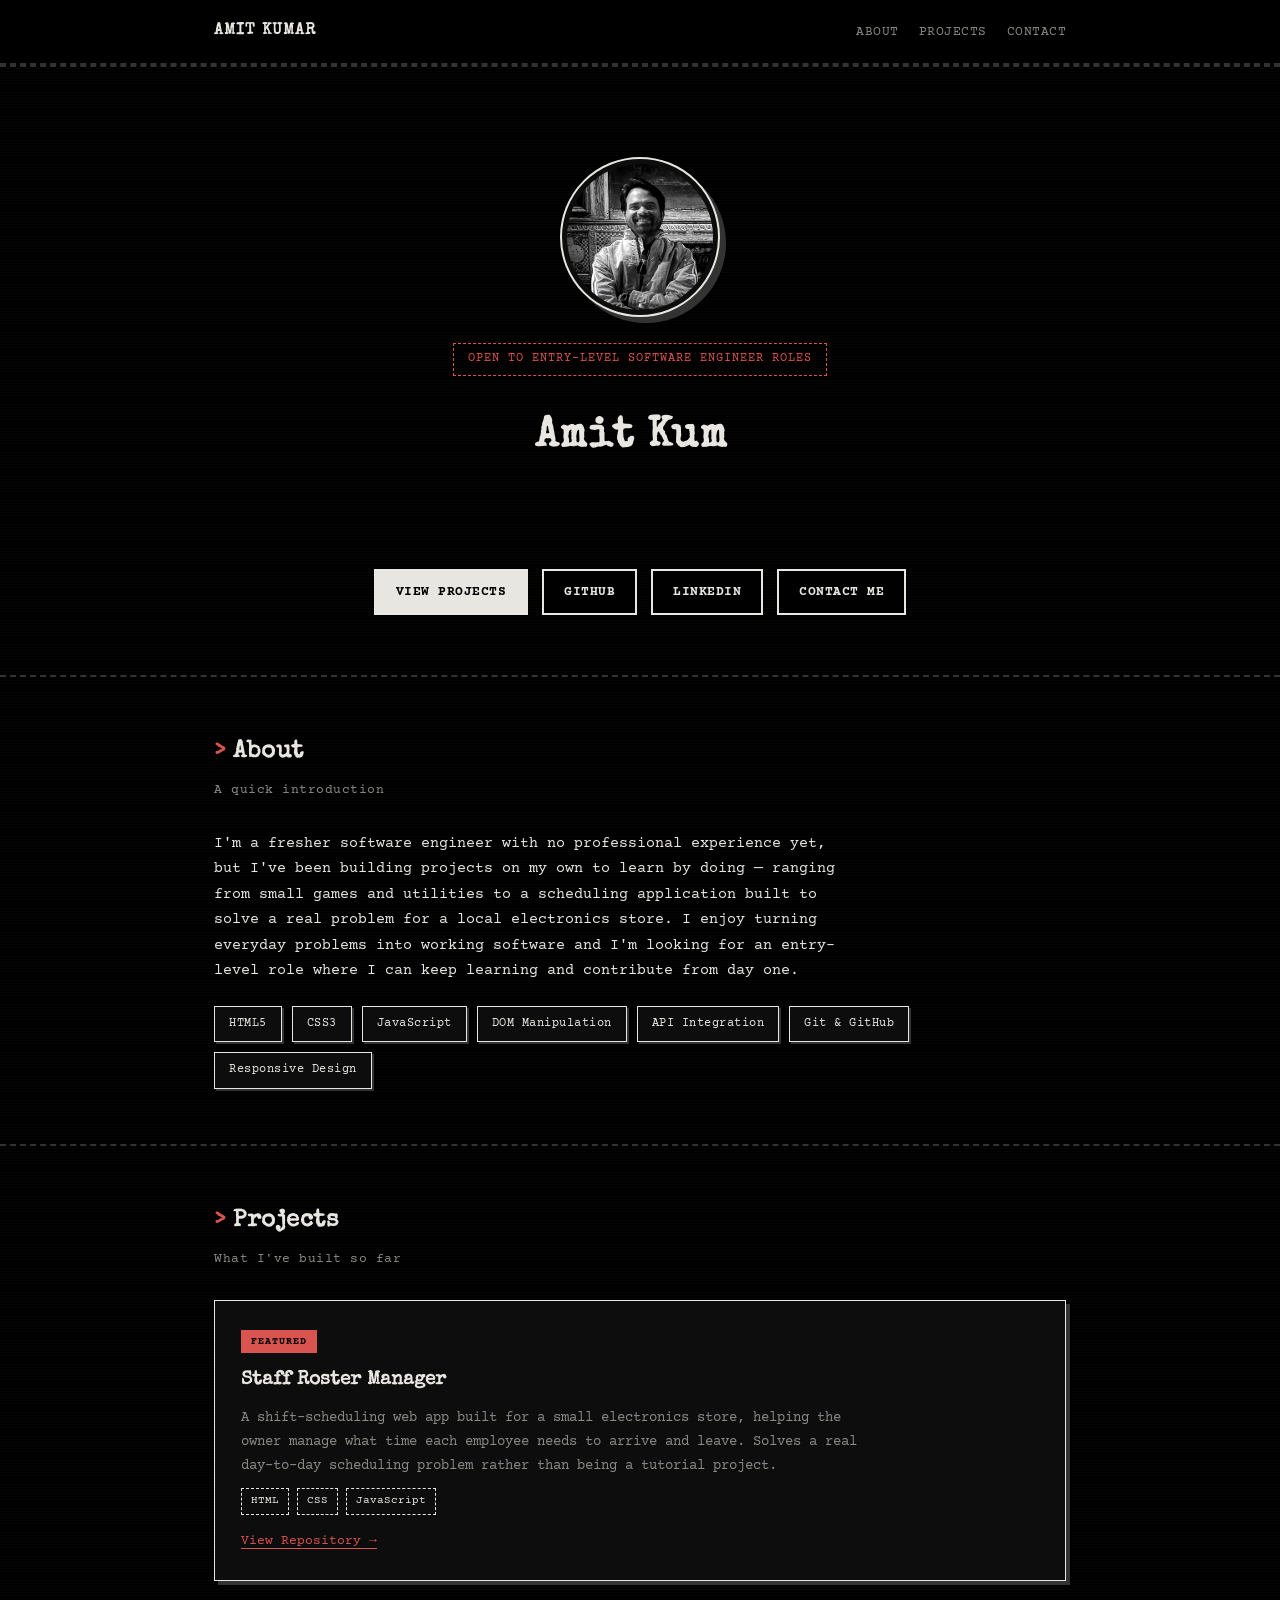
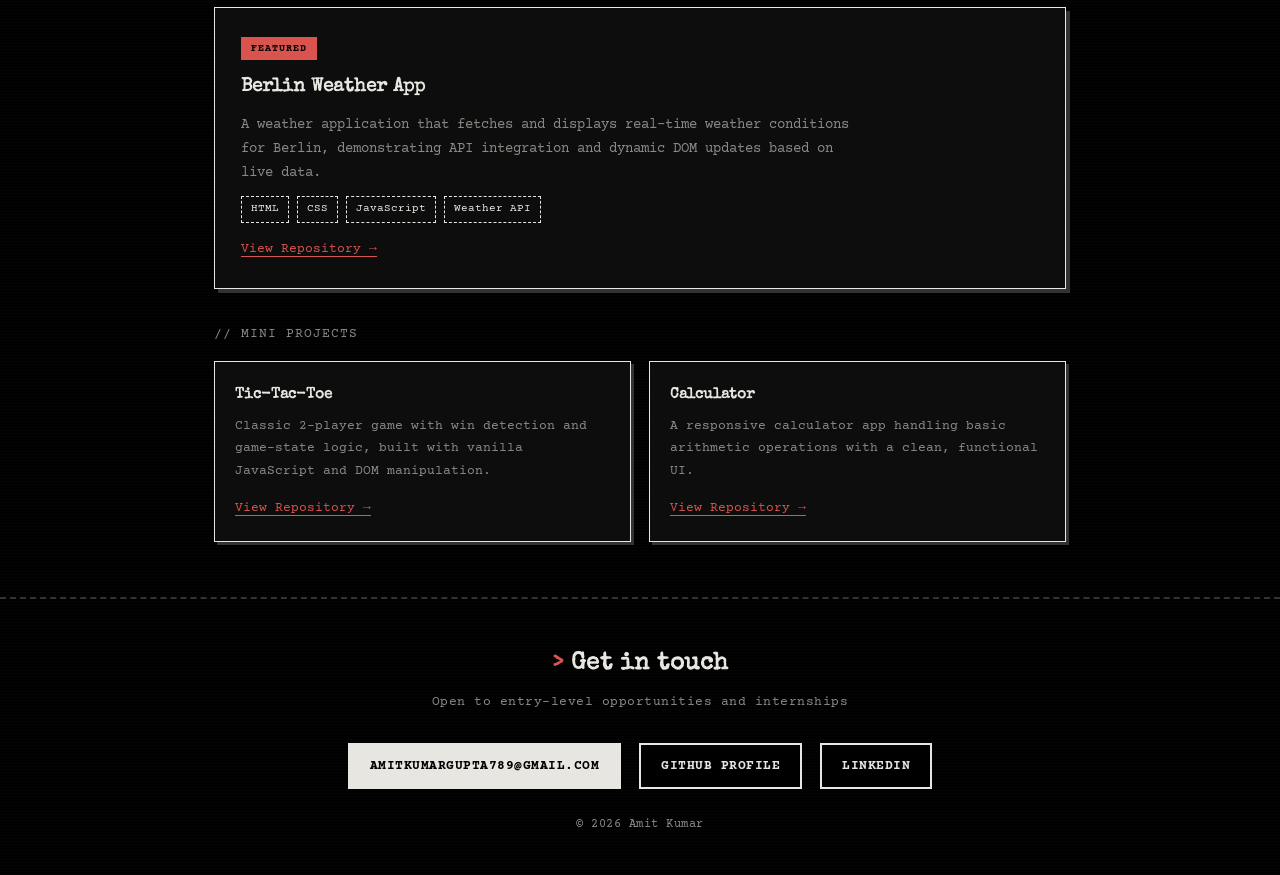
==== index.html @ 6ef34955 "Portfolio deployment" ====
<!DOCTYPE html>
<html lang="en">
<head>
<meta charset="UTF-8">
<meta name="viewport" content="width=device-width, initial-scale=1.0">
<title>Amit Kumar | Software Engineer</title>
<link rel="preconnect" href="https://fonts.googleapis.com">
<link href="https://fonts.googleapis.com/css2?family=Courier+Prime:wght@400;700&family=Special+Elite&display=swap" rel="stylesheet">
<link rel="stylesheet" href="style.css">
</head>
<body>

<header>
  <div class="container">
    <nav>
      <div class="logo">Amit Kumar</div>
      <ul>
        <li><a href="#about">About</a></li>
        <li><a href="#projects">Projects</a></li>
        <li><a href="#contact">Contact</a></li>
      </ul>
    </nav>
  </div>
</header>

<section class="hero">
  <div class="container">
    <div class="photo-frame">
      <img src="amit-photo-bw.jpg" alt="Amit Kumar">
    </div>
    <span class="tag">Open to entry-level Software Engineer roles</span>
    <h1 id="typed-name"></h1>
    <p id="typed-sub"></p>
    <div class="btn-row">
      <a class="btn primary" href="#projects">View Projects</a>
      <a class="btn" href="https://github.com/amitkumar55555" target="_blank" rel="noopener">GitHub</a>
      <a class="btn" href="https://www.linkedin.com/in/amit" target="_blank" rel="noopener">LinkedIn</a>
      <a class="btn" href="mailto:amitkumargupta789@gmail.com">Contact Me</a>
    </div>
  </div>
</section>

<section id="about">
  <div class="container">
    <h2>About</h2>
    <p class="section-sub">A quick introduction</p>
    <p class="about-text">
      I'm a fresher software engineer with no professional experience yet, but I've been building
      projects on my own to learn by doing — ranging from small games and utilities to a scheduling
      application built to solve a real problem for a local electronics store. I enjoy turning
      everyday problems into working software and I'm looking for an entry-level role where I can
      keep learning and contribute from day one.
    </p>
    <div class="skills">
      <span class="skill-pill">HTML5</span>
      <span class="skill-pill">CSS3</span>
      <span class="skill-pill">JavaScript</span>
      <span class="skill-pill">DOM Manipulation</span>
      <span class="skill-pill">API Integration</span>
      <span class="skill-pill">Git &amp; GitHub</span>
      <span class="skill-pill">Responsive Design</span>
    </div>
  </div>
</section>

<section id="projects">
  <div class="container">
    <h2>Projects</h2>
    <p class="section-sub">What I've built so far</p>

    <div class="project-featured">
      <span class="badge">Featured</span>
      <h3>Staff Roster Manager</h3>
      <p>
        A shift-scheduling web app built for a small electronics store, helping the owner manage
        what time each employee needs to arrive and leave. Solves a real day-to-day scheduling
        problem rather than being a tutorial project.
      </p>
      <div class="tech-row">
        <span class="tech-tag">HTML</span>
        <span class="tech-tag">CSS</span>
        <span class="tech-tag">JavaScript</span>
      </div>
      <div class="project-links">
        <a href="https://github.com/amitkumar55555/roster" target="_blank" rel="noopener">View Repository →</a>
      </div>
    </div>

    <div class="project-featured">
      <span class="badge">Featured</span>
      <h3>Berlin Weather App</h3>
      <p>
        A weather application that fetches and displays real-time weather conditions for Berlin,
        demonstrating API integration and dynamic DOM updates based on live data.
      </p>
      <div class="tech-row">
        <span class="tech-tag">HTML</span>
        <span class="tech-tag">CSS</span>
        <span class="tech-tag">JavaScript</span>
        <span class="tech-tag">Weather API</span>
      </div>
      <div class="project-links">
        <a href="https://github.com/amitkumar55555/Berlin_weather" target="_blank" rel="noopener">View Repository →</a>
      </div>
    </div>

    <p class="mini-label">Mini Projects</p>
    <div class="mini-grid">
      <div class="mini-card">
        <h4>Tic-Tac-Toe</h4>
        <p>Classic 2-player game with win detection and game-state logic, built with vanilla JavaScript and DOM manipulation.</p>
        <a href="https://github.com/amitkumar55555/Tic-Tac-Toe" target="_blank" rel="noopener">View Repository →</a>
      </div>
      <div class="mini-card">
        <h4>Calculator</h4>
        <p>A responsive calculator app handling basic arithmetic operations with a clean, functional UI.</p>
        <a href="https://github.com/amitkumar55555/calculator" target="_blank" rel="noopener">View Repository →</a>
      </div>
    </div>
  </div>
</section>

<footer id="contact">
  <div class="container">
    <h2>Get in touch</h2>
    <p class="section-sub">Open to entry-level opportunities and internships</p>
    <div class="contact-links">
      <a class="btn primary" href="mailto:amitkumargupta789@gmail.com">amitkumargupta789@gmail.com</a>
      <a class="btn" href="https://github.com/amitkumar55555" target="_blank" rel="noopener">GitHub Profile</a>
      <a class="btn" href="https://www.linkedin.com/in/amit" target="_blank" rel="noopener">LinkedIn</a>
    </div>
    <p class="muted">© 2026 Amit Kumar</p>
  </div>
</footer>

<script src="script.js"></script>

</body>
</html>
---- style.css ----
:root {
    --paper: #000000;
    --paper-alt: #0a0a0a;
    --card: #0d0d0d;
    --ink: #e8e6e1;
    --muted: #8a8a85;
    --ribbon: #d9534f;
    --border: #333333;
  }
  * { box-sizing: border-box; margin: 0; padding: 0; }
  html { scroll-behavior: smooth; }
  body {
    background: var(--paper);
    background-image:
      repeating-linear-gradient(0deg, rgba(255,255,255,0.015) 0px, rgba(255,255,255,0.015) 1px, transparent 1px, transparent 3px);
    color: var(--ink);
    font-family: 'Courier Prime', 'Courier New', Courier, monospace;
    line-height: 1.7;
  }
  a { color: inherit; text-decoration: none; }
  .container { max-width: 900px; margin: 0 auto; padding: 0 24px; }

  header {
    position: sticky; top: 0; z-index: 10;
    background: var(--paper);
    border-bottom: 2px dashed var(--border);
  }
  nav {
    display: flex; justify-content: space-between; align-items: center;
    padding: 18px 0;
  }
  nav .logo {
    font-family: 'Special Elite', 'Courier Prime', monospace;
    font-weight: 700;
    letter-spacing: 1px;
    text-transform: uppercase;
  }
  nav ul { list-style: none; display: flex; gap: 20px; }
  nav a {
    color: var(--muted);
    font-size: 13px;
    letter-spacing: 0.5px;
    text-transform: uppercase;
    transition: color 0.2s;
    border-bottom: 1px dashed transparent;
  }
  nav a:hover { color: var(--ribbon); border-color: var(--ribbon); }

  .hero {
    padding: 90px 0 60px;
    text-align: center;
  }
  .photo-frame {
    width: 160px;
    height: 160px;
    border-radius: 50%;
    overflow: hidden;
    margin: 0 auto 26px;
    padding: 5px;
    background: var(--card);
    border: 2px solid var(--ink);
    box-shadow: 6px 6px 0 var(--border);
  }
  .photo-frame img {
    display: block;
    width: 100%;
    height: 100%;
    border-radius: 50%;
    object-fit: cover;
    object-position: center 18%;
    filter: grayscale(100%) contrast(1.05);
  }
  .hero .tag {
    display: inline-block;
    font-size: 12px;
    letter-spacing: 1px;
    text-transform: uppercase;
    color: var(--ribbon);
    border: 1px dashed var(--ribbon);
    padding: 5px 14px;
    margin-bottom: 26px;
  }
  .hero h1 {
    font-family: 'Special Elite', 'Courier Prime', monospace;
    font-size: 42px;
    margin-bottom: 18px;
    min-height: 54px;
    letter-spacing: 1px;
  }
  .cursor {
    display: inline-block;
    width: 0.55ch;
    background: var(--ink);
    margin-left: 2px;
    animation: blink 0.9s steps(1) infinite;
  }
  @keyframes blink { 50% { opacity: 0; } }
  .hero p#typed-sub {
    color: var(--muted);
    max-width: 560px;
    margin: 0 auto 30px;
    font-size: 15px;
    min-height: 48px;
  }
  .btn-row { display: flex; gap: 14px; justify-content: center; flex-wrap: wrap; }
  .btn {
    padding: 10px 20px;
    font-size: 13px;
    letter-spacing: 0.5px;
    text-transform: uppercase;
    font-weight: 700;
    border: 2px solid var(--ink);
    background: var(--paper);
    transition: background 0.15s, color 0.15s;
  }
  .btn:hover { background: var(--ink); color: var(--paper); }
  .btn.primary { background: var(--ink); color: var(--paper); }
  .btn.primary:hover { background: var(--ribbon); border-color: var(--ribbon); color: var(--paper); }

  section { padding: 55px 0; border-top: 2px dashed var(--border); }
  h2 {
    font-family: 'Special Elite', 'Courier Prime', monospace;
    font-size: 24px;
    margin-bottom: 6px;
    letter-spacing: 0.5px;
  }
  h2::before { content: "> "; color: var(--ribbon); }
  .section-sub {
    color: var(--muted);
    font-size: 13px;
    margin-bottom: 30px;
    letter-spacing: 0.5px;
  }

  .about-text { color: var(--ink); font-size: 15px; max-width: 640px; }

  .skills {
    display: flex; flex-wrap: wrap; gap: 10px; margin-top: 22px;
  }
  .skill-pill {
    background: var(--card);
    border: 1px solid var(--ink);
    padding: 7px 14px;
    font-size: 12px;
    letter-spacing: 0.5px;
    box-shadow: 2px 2px 0 var(--border);
  }

  .project-featured {
    background: var(--card);
    border: 1px solid var(--ink);
    padding: 26px;
    margin-bottom: 26px;
    box-shadow: 4px 4px 0 var(--border);
  }
  .project-featured .badge {
    display: inline-block;
    font-size: 10px;
    letter-spacing: 1px;
    text-transform: uppercase;
    color: var(--paper);
    background: var(--ribbon);
    padding: 3px 10px;
    font-weight: 700;
    margin-bottom: 12px;
  }
  .project-featured h3 {
    font-family: 'Special Elite', 'Courier Prime', monospace;
    font-size: 19px;
    margin-bottom: 10px;
  }
  .project-featured p { color: var(--muted); font-size: 14px; max-width: 620px; margin-bottom: 10px; }
  .tech-row { display: flex; gap: 8px; flex-wrap: wrap; margin-top: 4px; }
  .tech-tag {
    font-size: 11px;
    color: var(--ink);
    border: 1px dashed var(--ink);
    padding: 3px 9px;
  }
  .project-links { margin-top: 12px; }
  .project-links a {
    font-size: 13px;
    color: var(--ribbon);
    border-bottom: 1px solid var(--ribbon);
  }

  .mini-label {
    margin: 34px 0 16px;
    font-size: 13px;
    color: var(--muted);
    text-transform: uppercase;
    letter-spacing: 1px;
  }
  .mini-label::before { content: "// "; }
  .mini-grid {
    display: grid;
    grid-template-columns: repeat(auto-fit, minmax(220px, 1fr));
    gap: 18px;
  }
  .mini-card {
    background: var(--card);
    border: 1px solid var(--ink);
    padding: 20px;
    box-shadow: 3px 3px 0 var(--border);
  }
  .mini-card h4 { font-family: 'Special Elite', monospace; font-size: 15px; margin-bottom: 8px; }
  .mini-card p { color: var(--muted); font-size: 13px; margin-bottom: 12px; }
  .mini-card a { font-size: 13px; color: var(--ribbon); border-bottom: 1px solid var(--ribbon); }

  footer {
    padding: 45px 0 40px;
    text-align: center;
    border-top: 2px dashed var(--border);
  }
  footer .contact-links { display: flex; gap: 18px; justify-content: center; margin-top: 16px; flex-wrap: wrap; }
  footer p.muted { color: var(--muted); font-size: 12px; margin-top: 26px; letter-spacing: 0.5px; }

  @media (max-width: 600px) {
    .hero h1 { font-size: 30px; }
    nav ul { gap: 12px; }
  }
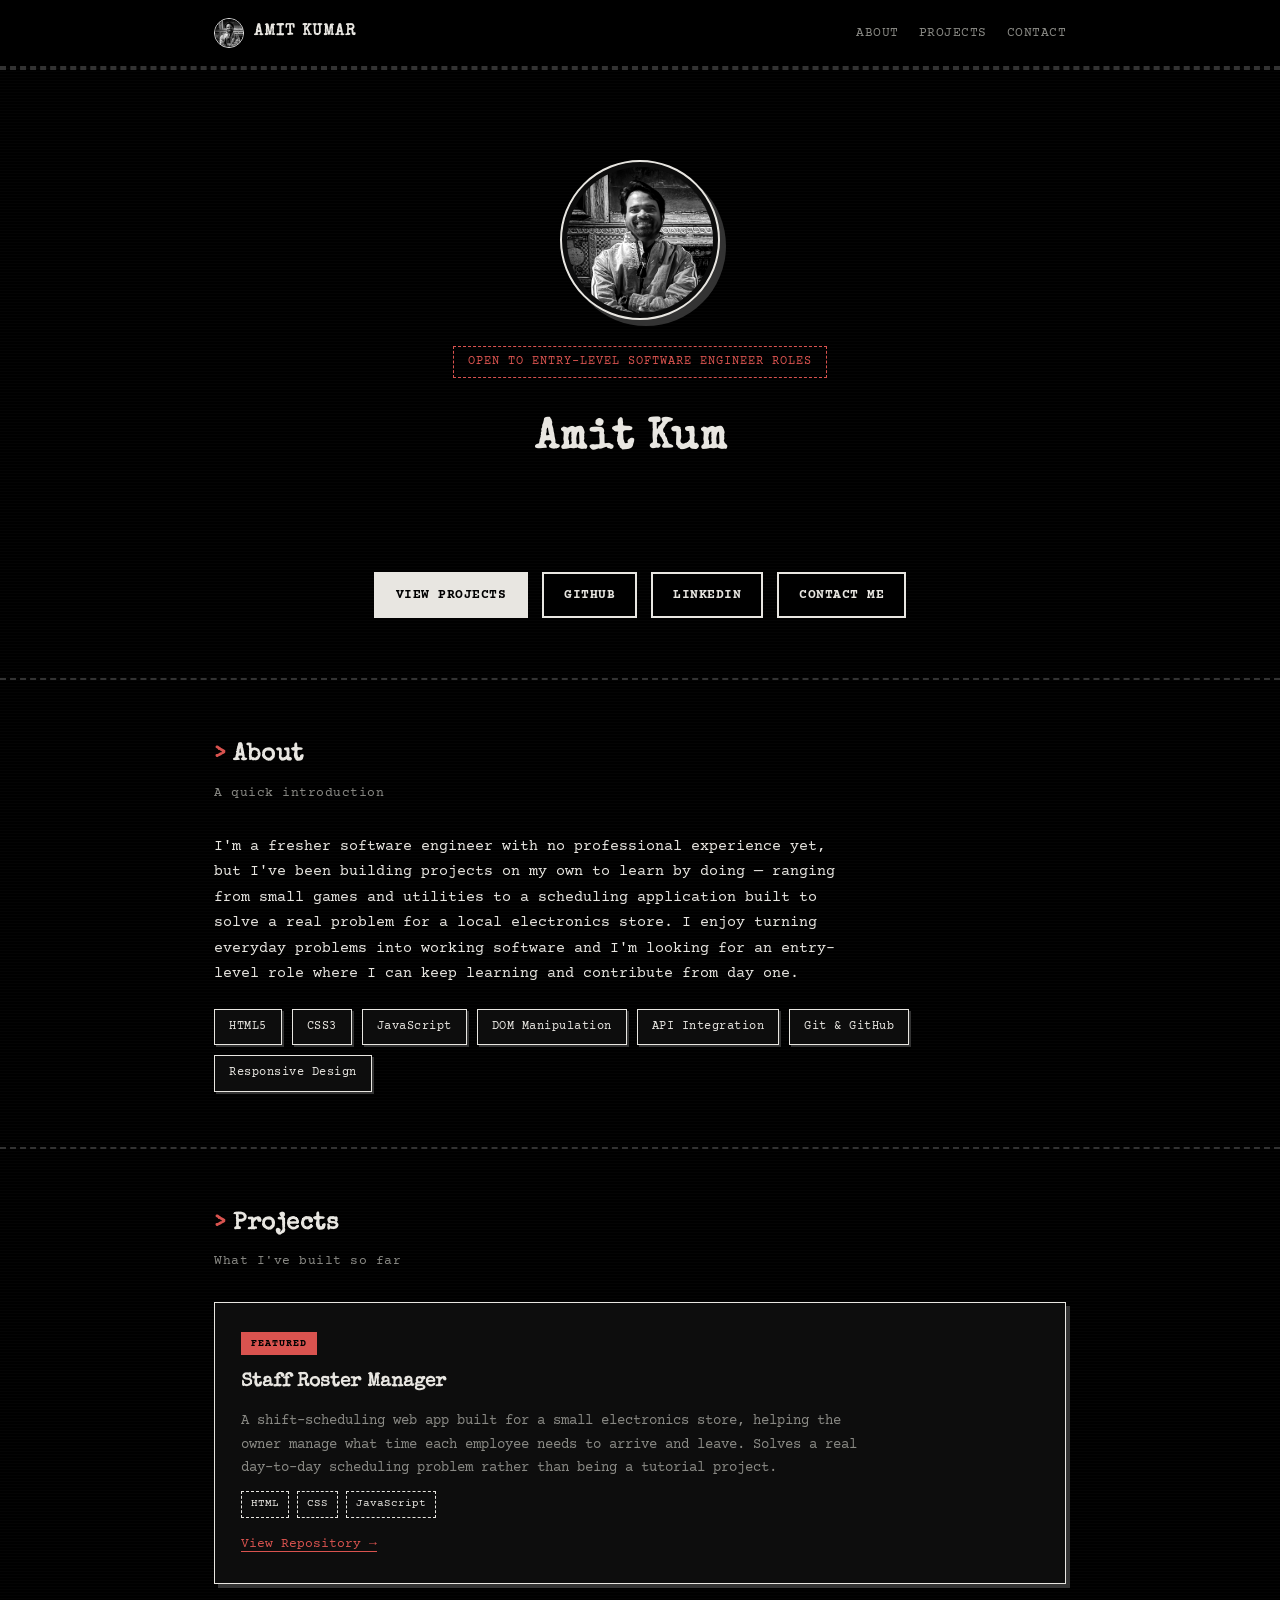
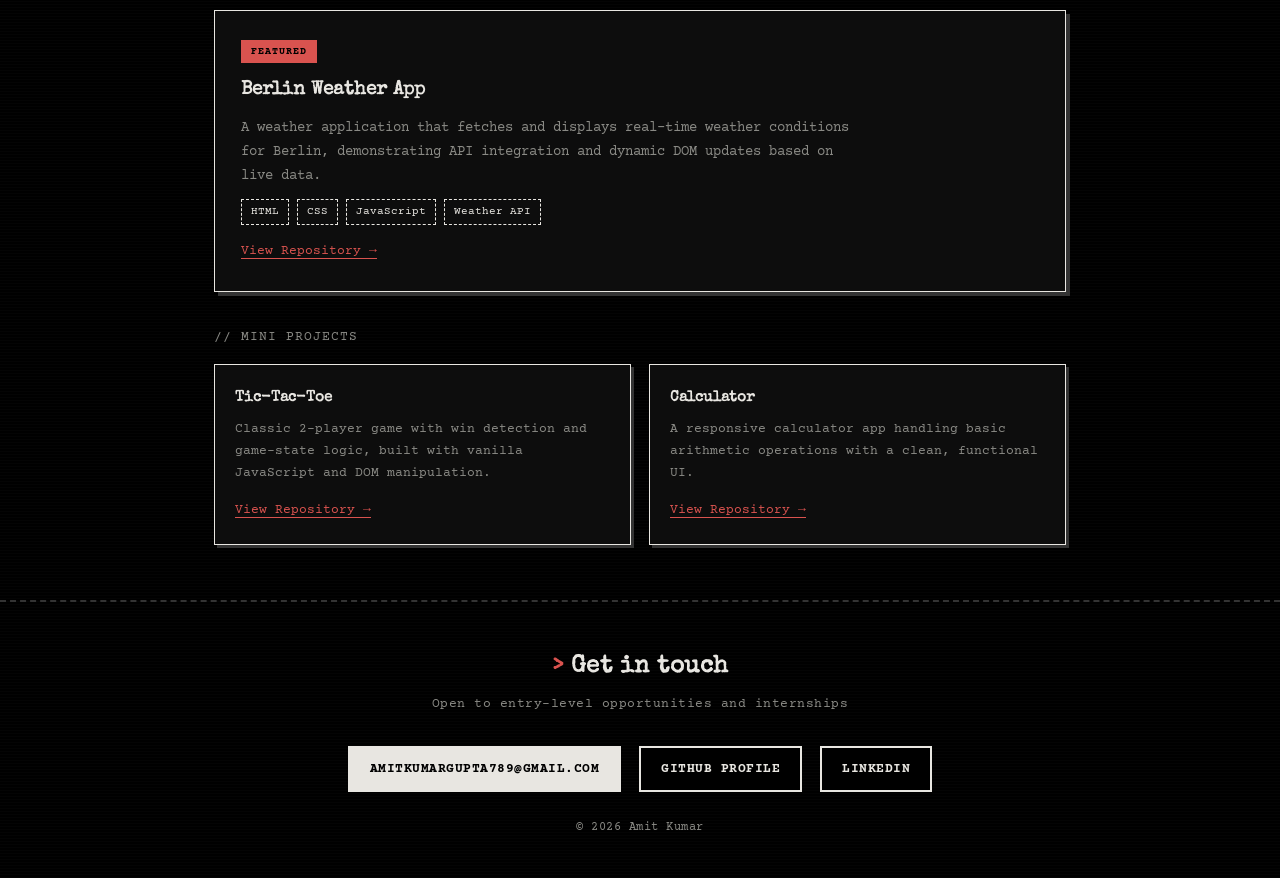
==== commit 62c60b54: "Added a custom image branding logo to enhance the website's visual identity and user experience" ====
--- a/index.html
+++ b/index.html
@@ -13,7 +13,10 @@
 <header>
   <div class="container">
     <nav>
-      <div class="logo">Amit Kumar</div>
+      <div class="logo">
+        <img src="amit-photo-bw.jpg" alt="Amit Kumar" class="logo-photo">
+        Amit Kumar
+      </div>
       <ul>
         <li><a href="#about">About</a></li>
         <li><a href="#projects">Projects</a></li>
--- a/style.css
+++ b/style.css
@@ -34,6 +34,18 @@
     font-weight: 700;
     letter-spacing: 1px;
     text-transform: uppercase;
+    display: flex;
+    align-items: center;
+    gap: 10px;
+  }
+  .logo-photo {
+    width: 30px;
+    height: 30px;
+    border-radius: 50%;
+    object-fit: cover;
+    object-position: center 18%;
+    filter: grayscale(100%) contrast(1.05);
+    border: 1px solid var(--ink);
   }
   nav ul { list-style: none; display: flex; gap: 20px; }
   nav a {
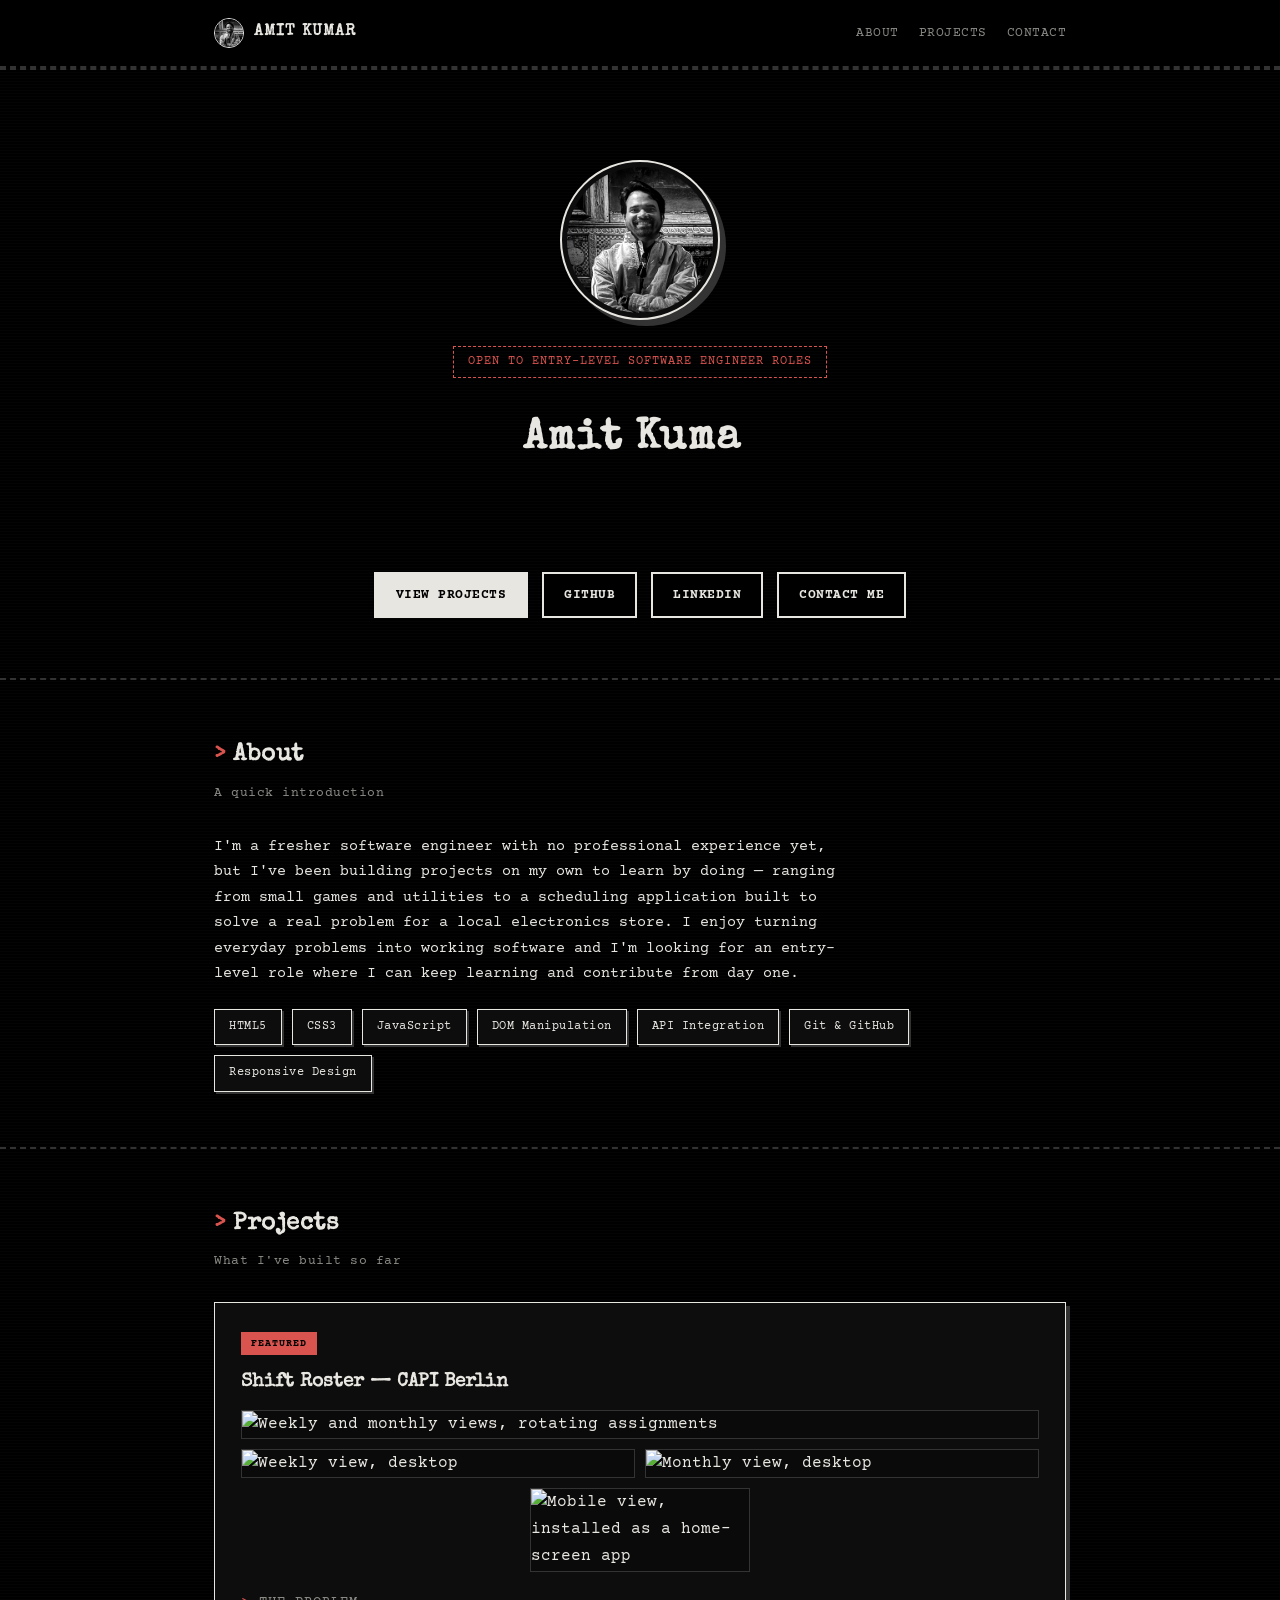
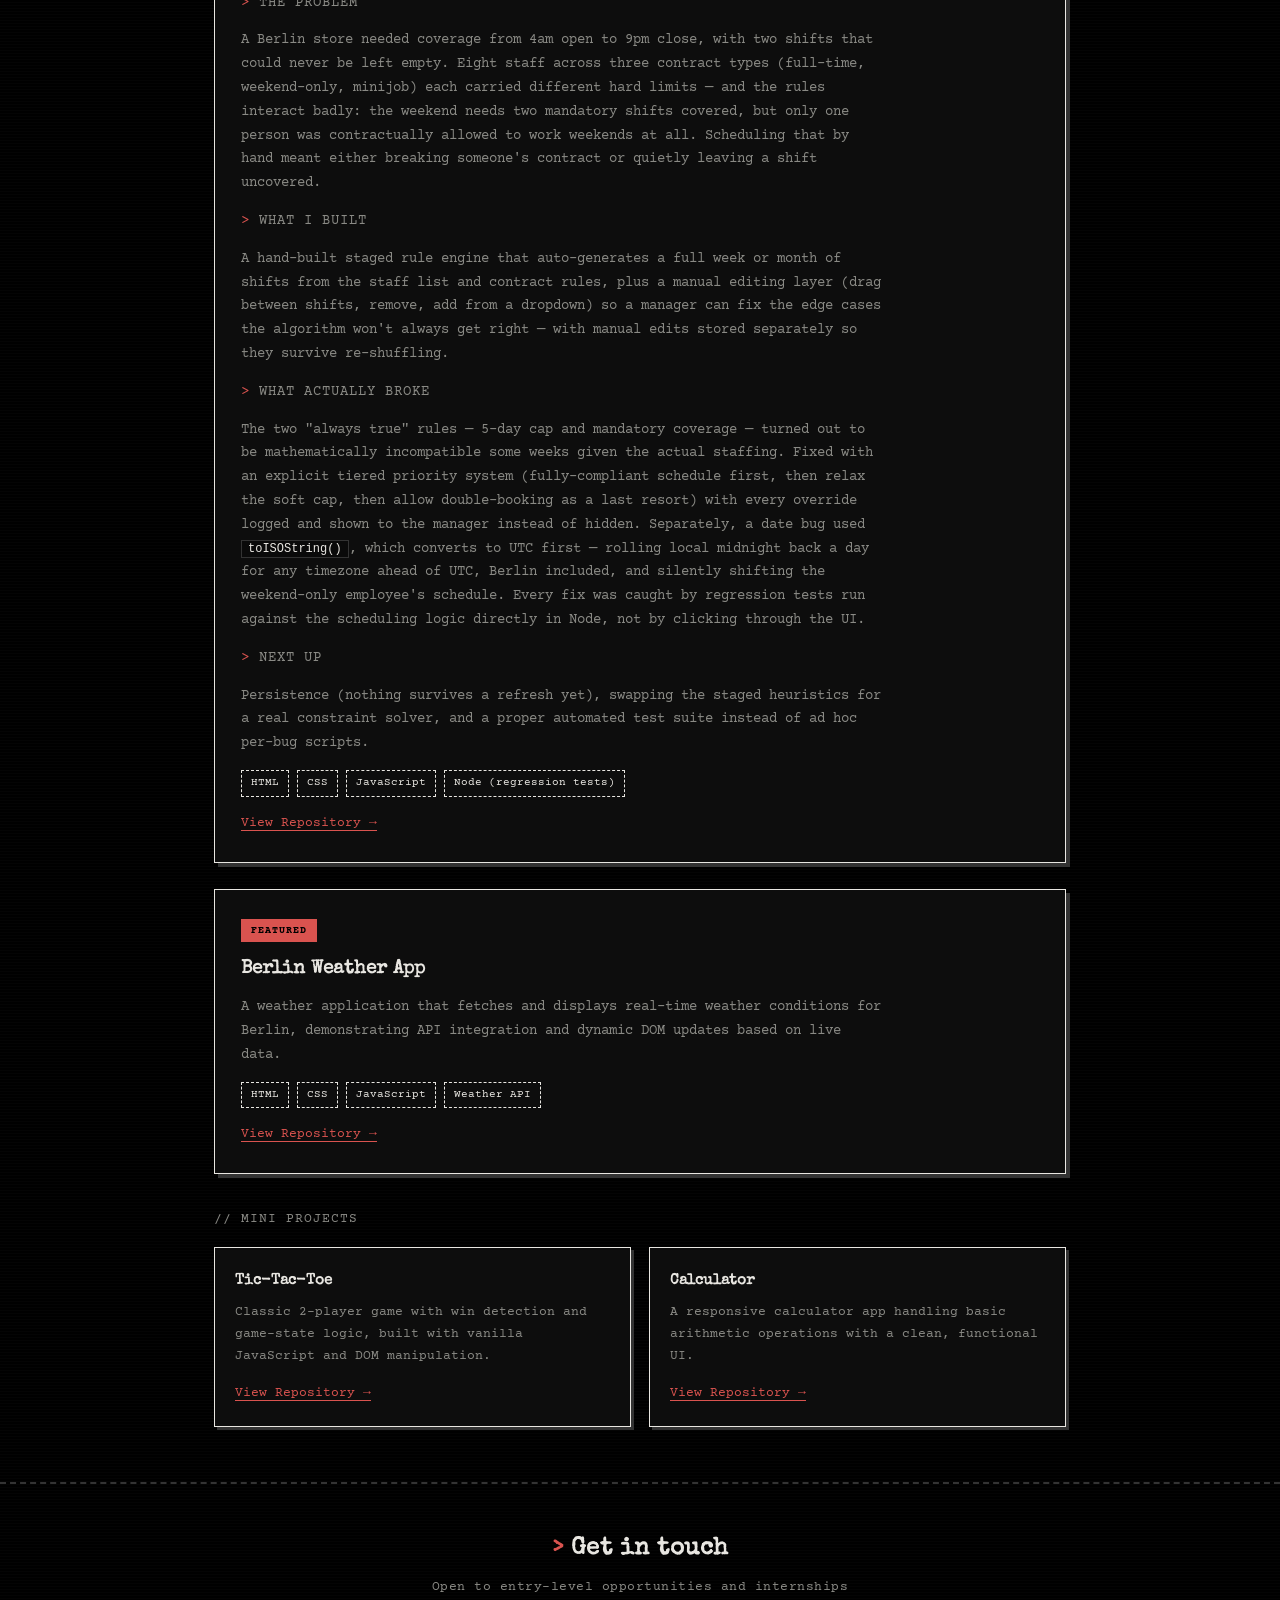
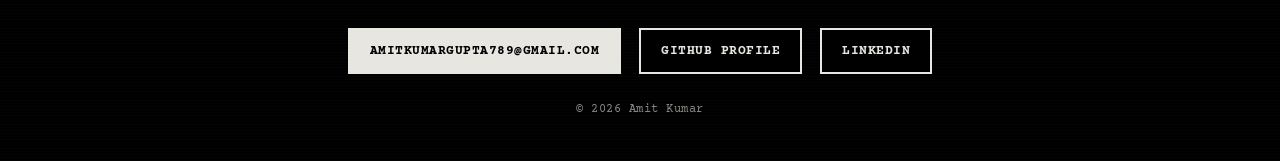
==== commit ceaaec34: "Updated screenshots and added project motivation explaining the purpose behind creating the website." ====
--- a/index.html
+++ b/index.html
@@ -73,16 +73,57 @@
 
     <div class="project-featured">
       <span class="badge">Featured</span>
-      <h3>Staff Roster Manager</h3>
+      <h3>Shift Roster — CAPI Berlin</h3>
+
+      <div class="shot-grid">
+        <img class="shot-full" src="screenshots/roster-demo.gif" alt="Weekly and monthly views, rotating assignments">
+        <img class="shot-half" src="screenshots/roster-weekly-desktop.png" alt="Weekly view, desktop">
+        <img class="shot-half" src="screenshots/roster-monthly-desktop.png" alt="Monthly view, desktop">
+        <img class="shot-mobile" src="screenshots/roster-weekly-mobile.png" alt="Mobile view, installed as a home-screen app">
+      </div>
+
+      <p class="proj-label">The problem</p>
       <p>
-        A shift-scheduling web app built for a small electronics store, helping the owner manage
-        what time each employee needs to arrive and leave. Solves a real day-to-day scheduling
-        problem rather than being a tutorial project.
+        A Berlin store needed coverage from 4am open to 9pm close, with two shifts that could
+        never be left empty. Eight staff across three contract types (full-time, weekend-only,
+        minijob) each carried different hard limits — and the rules interact badly: the weekend
+        needs two mandatory shifts covered, but only one person was contractually allowed to work
+        weekends at all. Scheduling that by hand meant either breaking someone's contract or
+        quietly leaving a shift uncovered.
       </p>
+
+      <p class="proj-label">What I built</p>
+      <p>
+        A hand-built staged rule engine that auto-generates a full week or month of shifts from
+        the staff list and contract rules, plus a manual editing layer (drag between shifts,
+        remove, add from a dropdown) so a manager can fix the edge cases the algorithm won't
+        always get right — with manual edits stored separately so they survive re-shuffling.
+      </p>
+
+      <p class="proj-label">What actually broke</p>
+      <p>
+        The two "always true" rules — 5-day cap and mandatory coverage — turned out to be
+        mathematically incompatible some weeks given the actual staffing. Fixed with an explicit
+        tiered priority system (fully-compliant schedule first, then relax the soft cap, then
+        allow double-booking as a last resort) with every override logged and shown to the
+        manager instead of hidden. Separately, a date bug used <code>toISOString()</code>, which
+        converts to UTC first — rolling local midnight back a day for any timezone ahead of UTC,
+        Berlin included, and silently shifting the weekend-only employee's schedule. Every fix
+        was caught by regression tests run against the scheduling logic directly in Node, not by
+        clicking through the UI.
+      </p>
+
+      <p class="proj-label">Next up</p>
+      <p>
+        Persistence (nothing survives a refresh yet), swapping the staged heuristics for a real
+        constraint solver, and a proper automated test suite instead of ad hoc per-bug scripts.
+      </p>
+
       <div class="tech-row">
         <span class="tech-tag">HTML</span>
         <span class="tech-tag">CSS</span>
         <span class="tech-tag">JavaScript</span>
+        <span class="tech-tag">Node (regression tests)</span>
       </div>
       <div class="project-links">
         <a href="https://github.com/amitkumar55555/roster" target="_blank" rel="noopener">View Repository →</a>
--- a/style.css
+++ b/style.css
@@ -181,7 +181,37 @@
     font-size: 19px;
     margin-bottom: 10px;
   }
-  .project-featured p { color: var(--muted); font-size: 14px; max-width: 620px; margin-bottom: 10px; }
+  .project-featured p { color: var(--muted); font-size: 14px; max-width: 640px; margin-bottom: 14px; }
+  .project-featured code {
+    background: var(--paper-alt);
+    border: 1px solid var(--border);
+    padding: 1px 6px;
+    font-size: 12px;
+    color: var(--ink);
+  }
+  .proj-label {
+    color: var(--ink);
+    font-size: 12px;
+    text-transform: uppercase;
+    letter-spacing: 1px;
+    margin-bottom: 6px;
+    margin-top: 4px;
+  }
+  .proj-label::before { content: "> "; color: var(--ribbon); }
+  .shot-grid {
+    display: grid;
+    grid-template-columns: 1fr 1fr;
+    gap: 10px;
+    margin-bottom: 20px;
+  }
+  .shot-grid img {
+    width: 100%;
+    display: block;
+    border: 1px solid var(--border);
+    background: var(--paper-alt);
+  }
+  .shot-full { grid-column: 1 / -1; }
+  .shot-mobile { grid-column: 1 / -1; max-width: 220px; margin: 0 auto; }
   .tech-row { display: flex; gap: 8px; flex-wrap: wrap; margin-top: 4px; }
   .tech-tag {
     font-size: 11px;
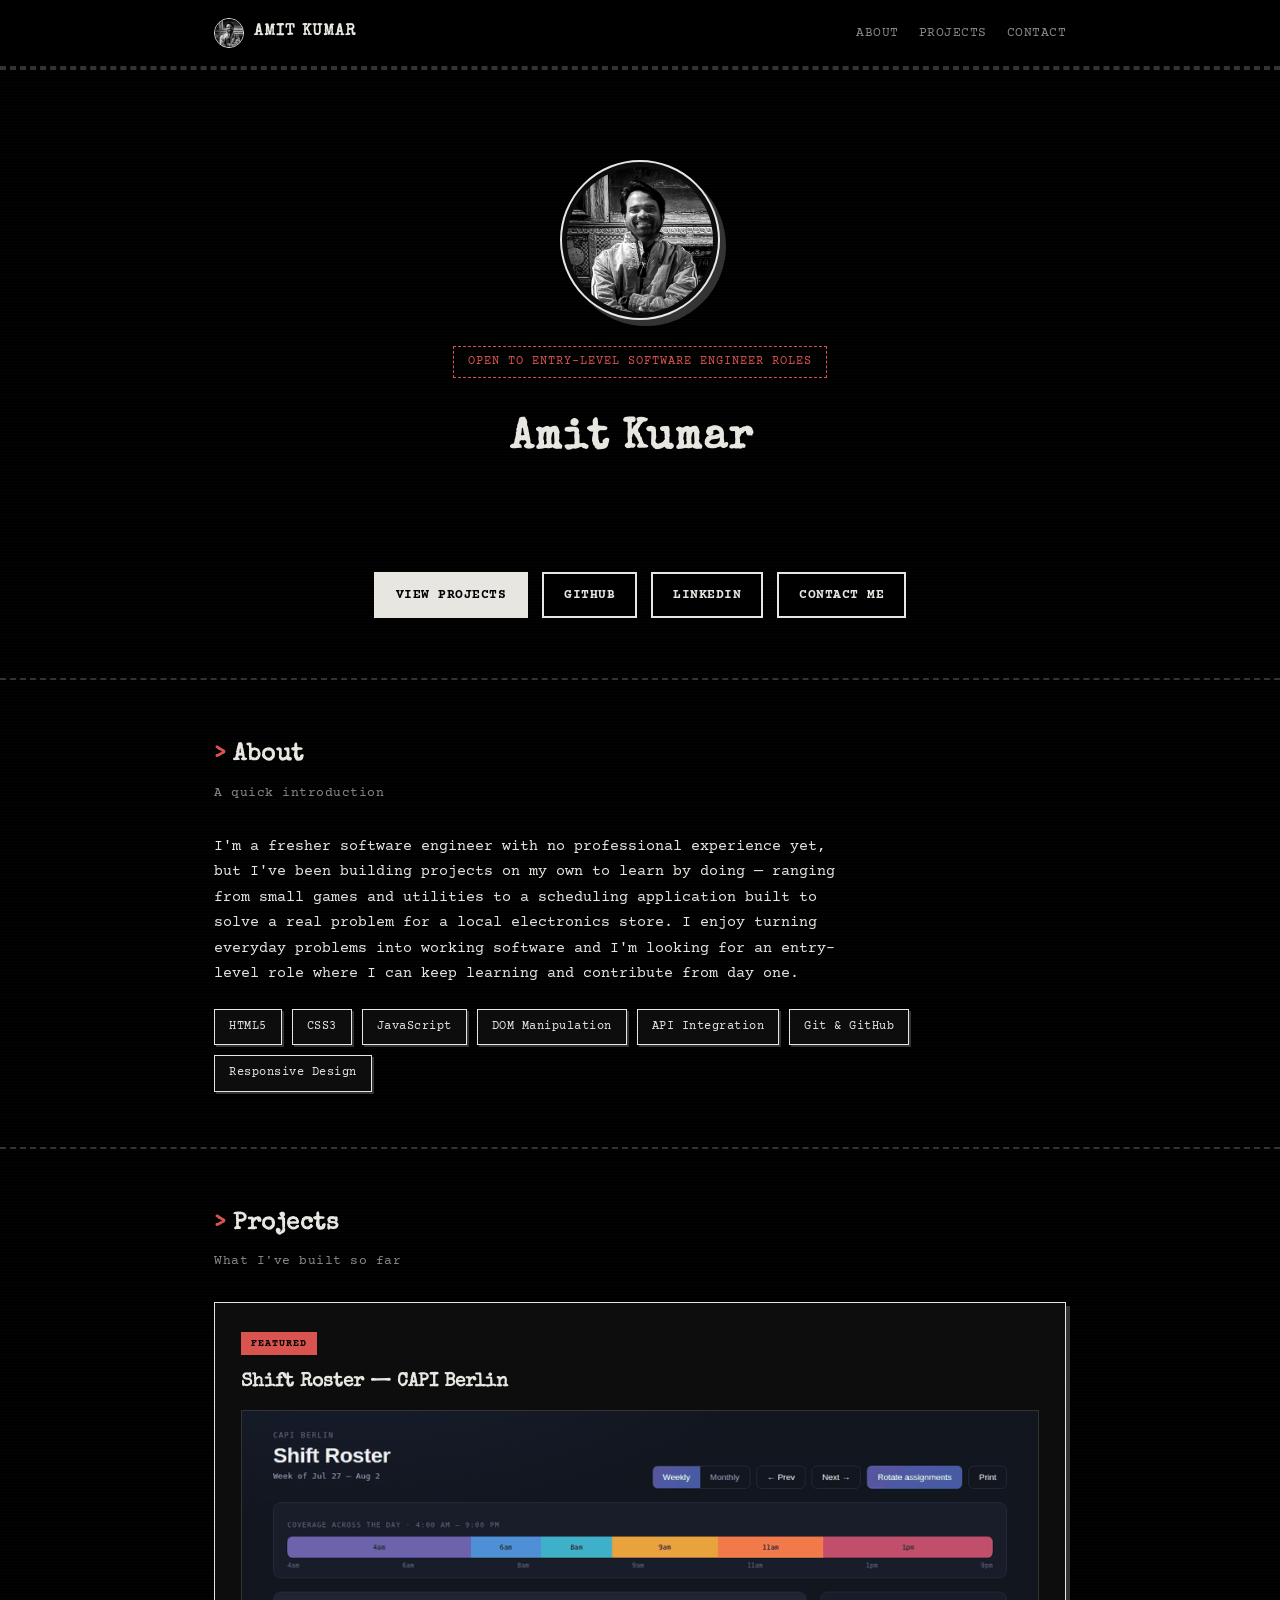
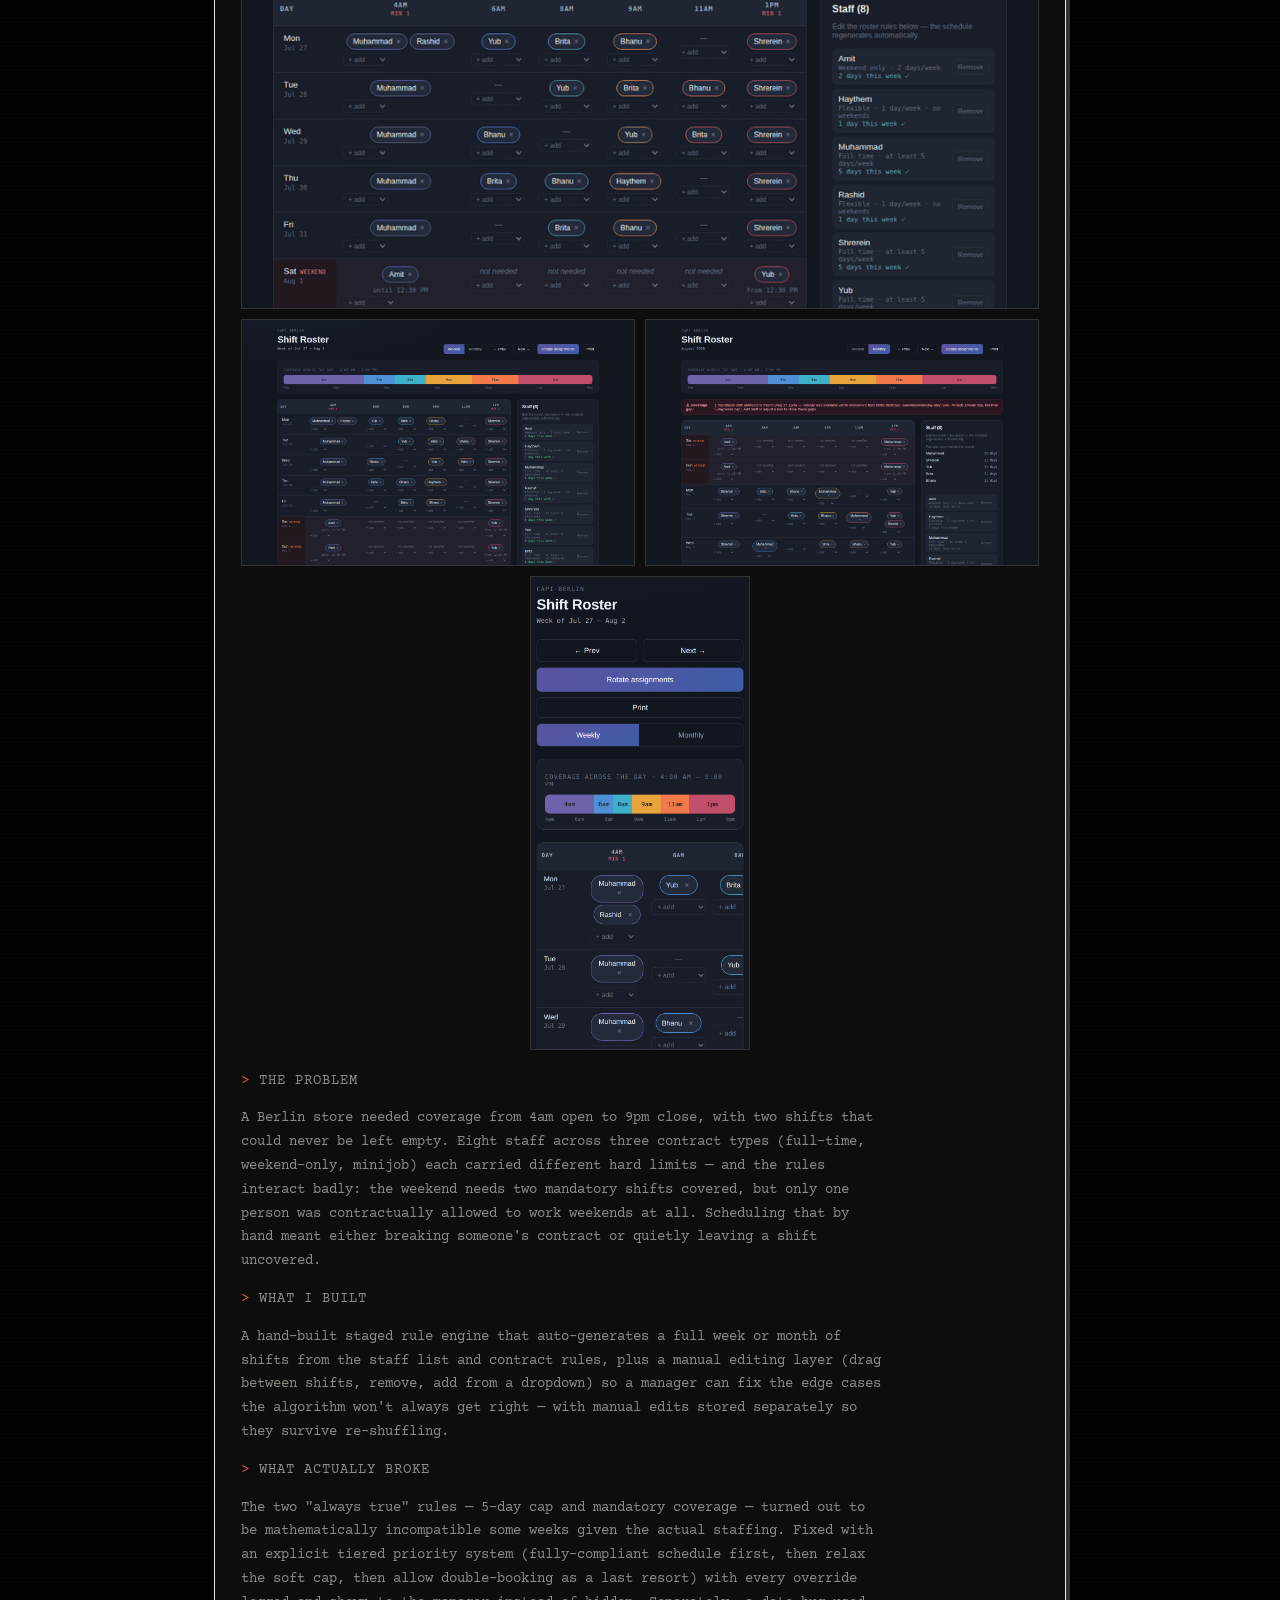
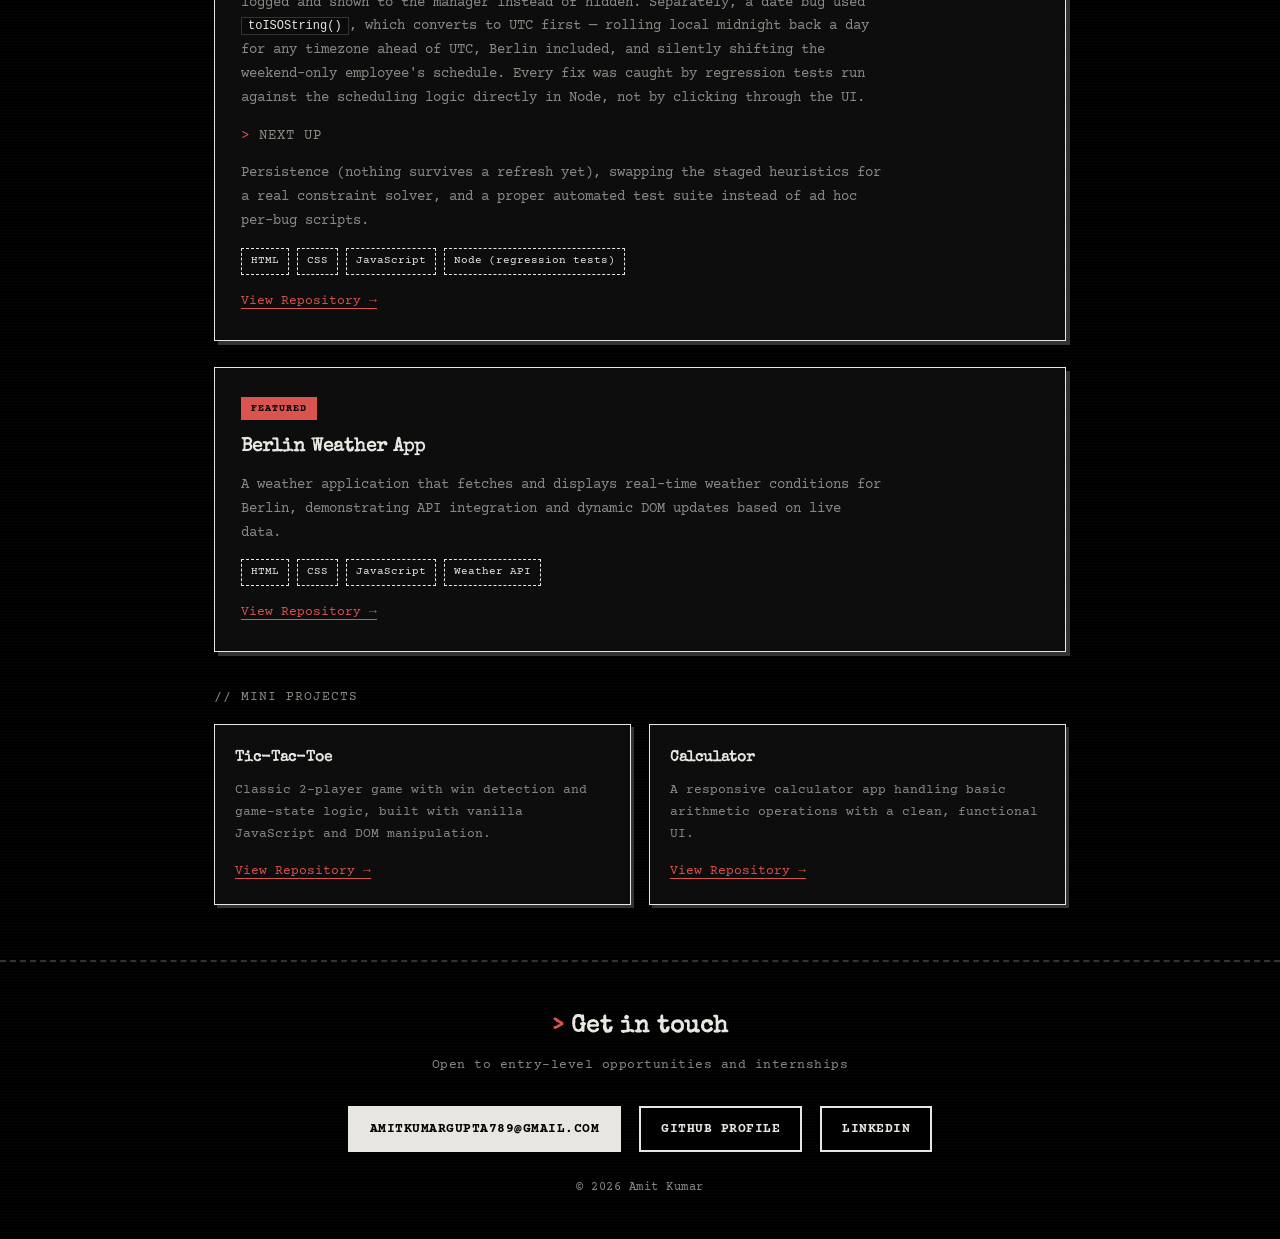
==== commit 8868011b: "Add files via upload" ====
--- a/index.html
+++ b/index.html
@@ -76,10 +76,10 @@
       <h3>Shift Roster — CAPI Berlin</h3>
 
       <div class="shot-grid">
-        <img class="shot-full" src="screenshots/roster-demo.gif" alt="Weekly and monthly views, rotating assignments">
-        <img class="shot-half" src="screenshots/roster-weekly-desktop.png" alt="Weekly view, desktop">
-        <img class="shot-half" src="screenshots/roster-monthly-desktop.png" alt="Monthly view, desktop">
-        <img class="shot-mobile" src="screenshots/roster-weekly-mobile.png" alt="Mobile view, installed as a home-screen app">
+        <img class="shot-full" src="roster-demo.gif" alt="Weekly and monthly views, rotating assignments">
+        <img class="shot-half" src="roster-weekly-desktop.png" alt="Weekly view, desktop">
+        <img class="shot-half" src="roster-monthly-desktop.png" alt="Monthly view, desktop">
+        <img class="shot-mobile" src="roster-weekly-mobile.png" alt="Mobile view, installed as a home-screen app">
       </div>
 
       <p class="proj-label">The problem</p>
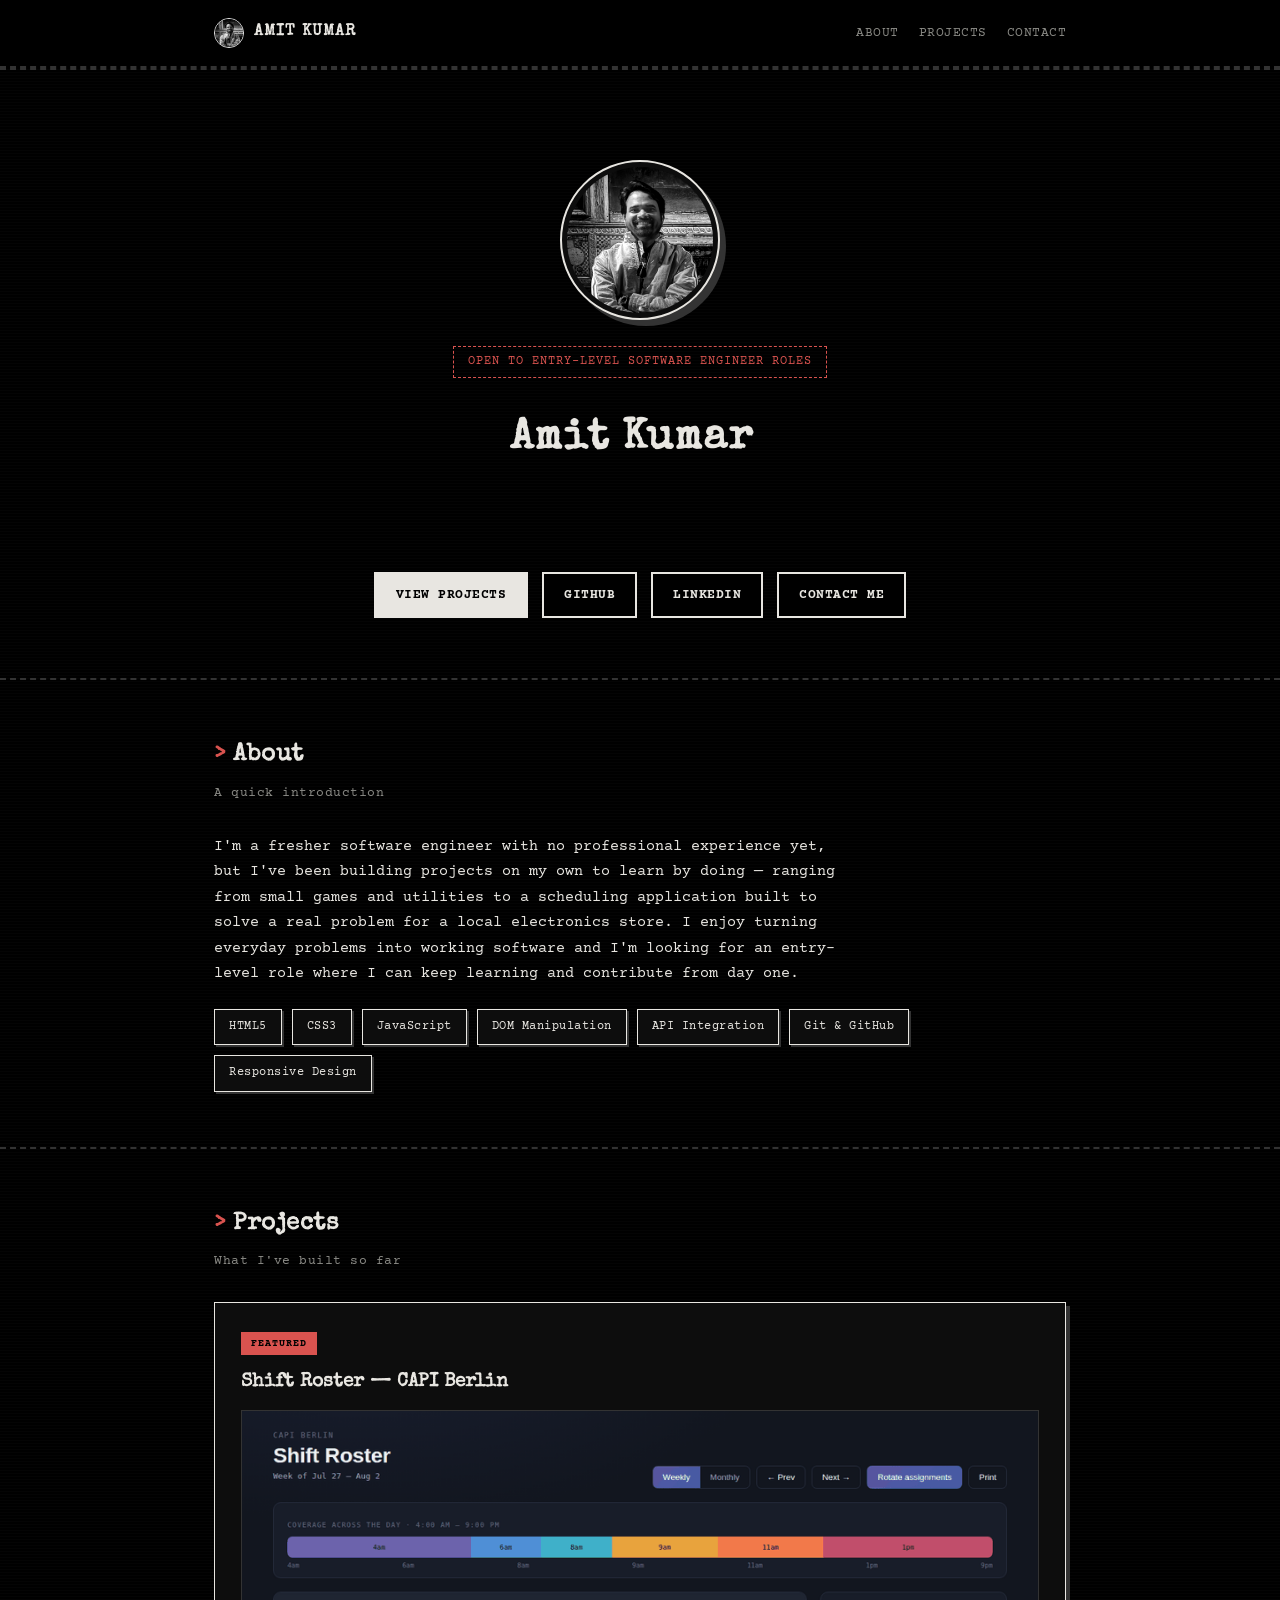
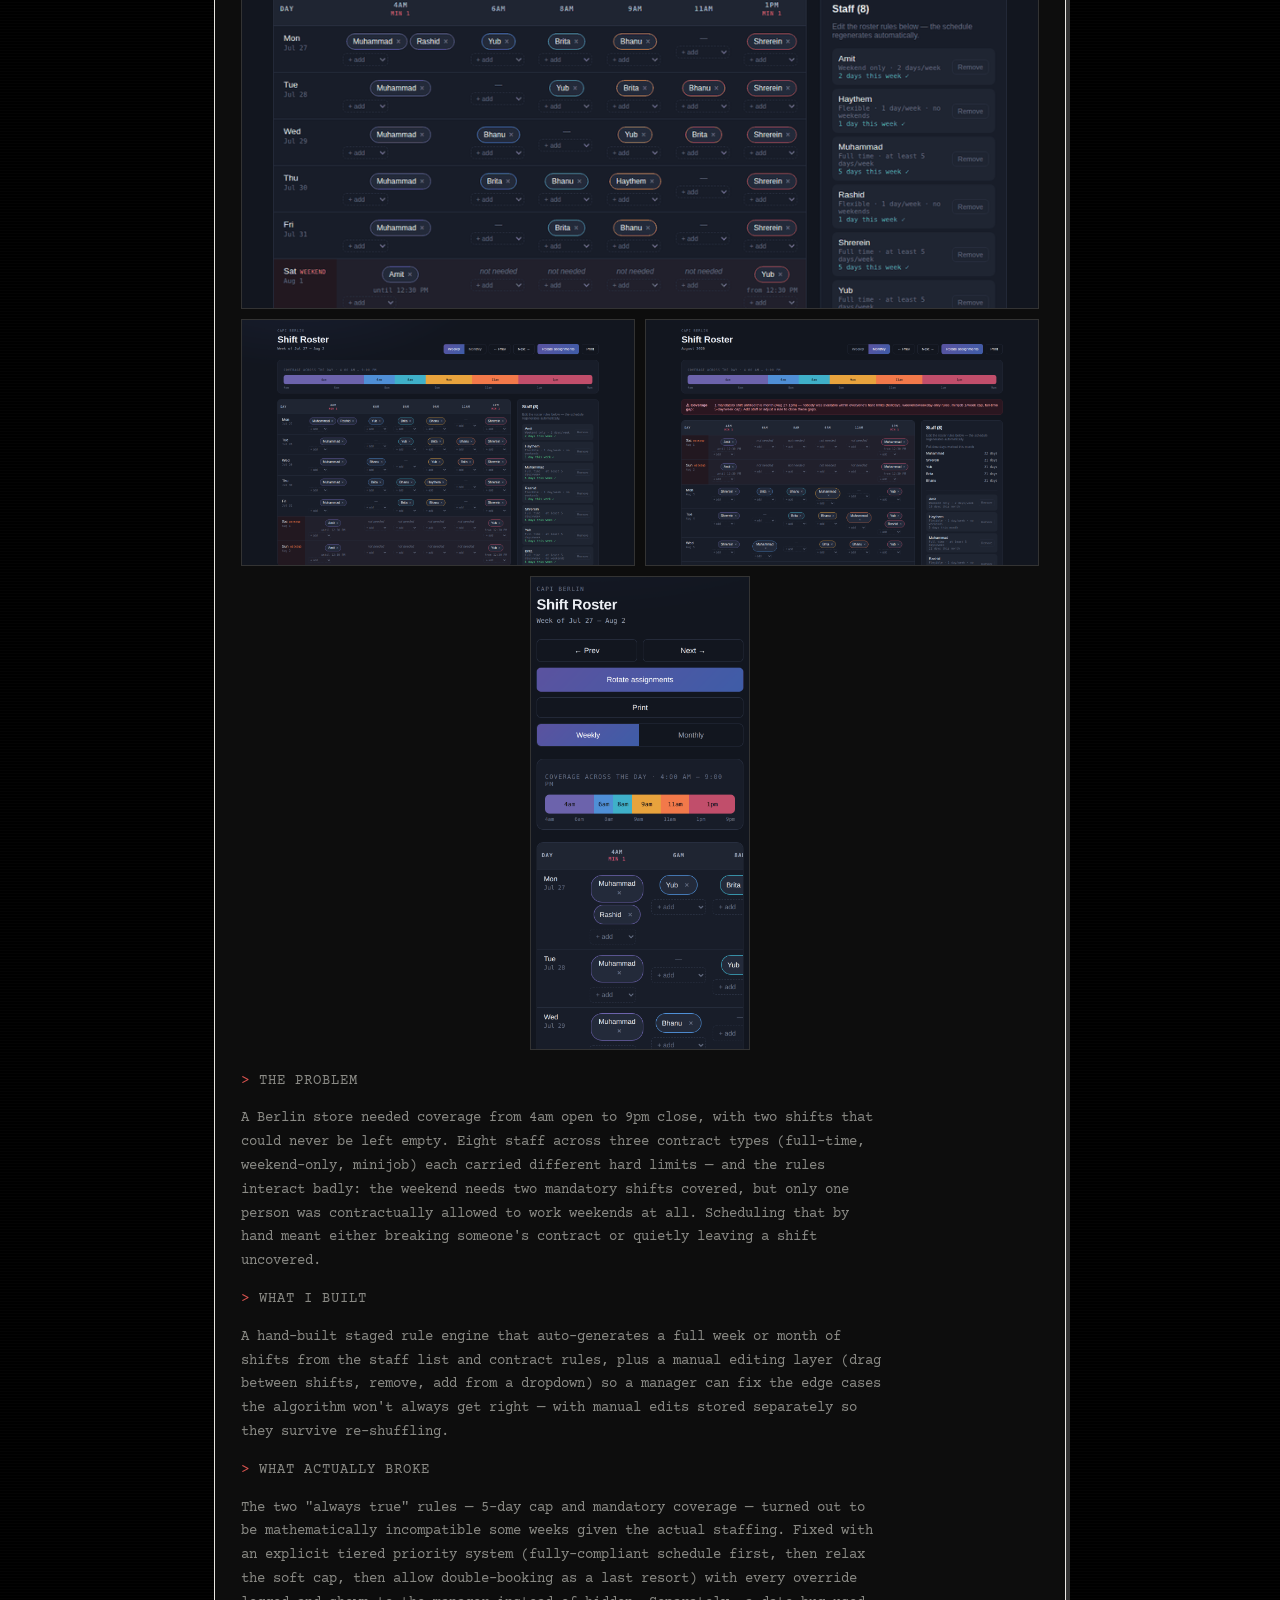
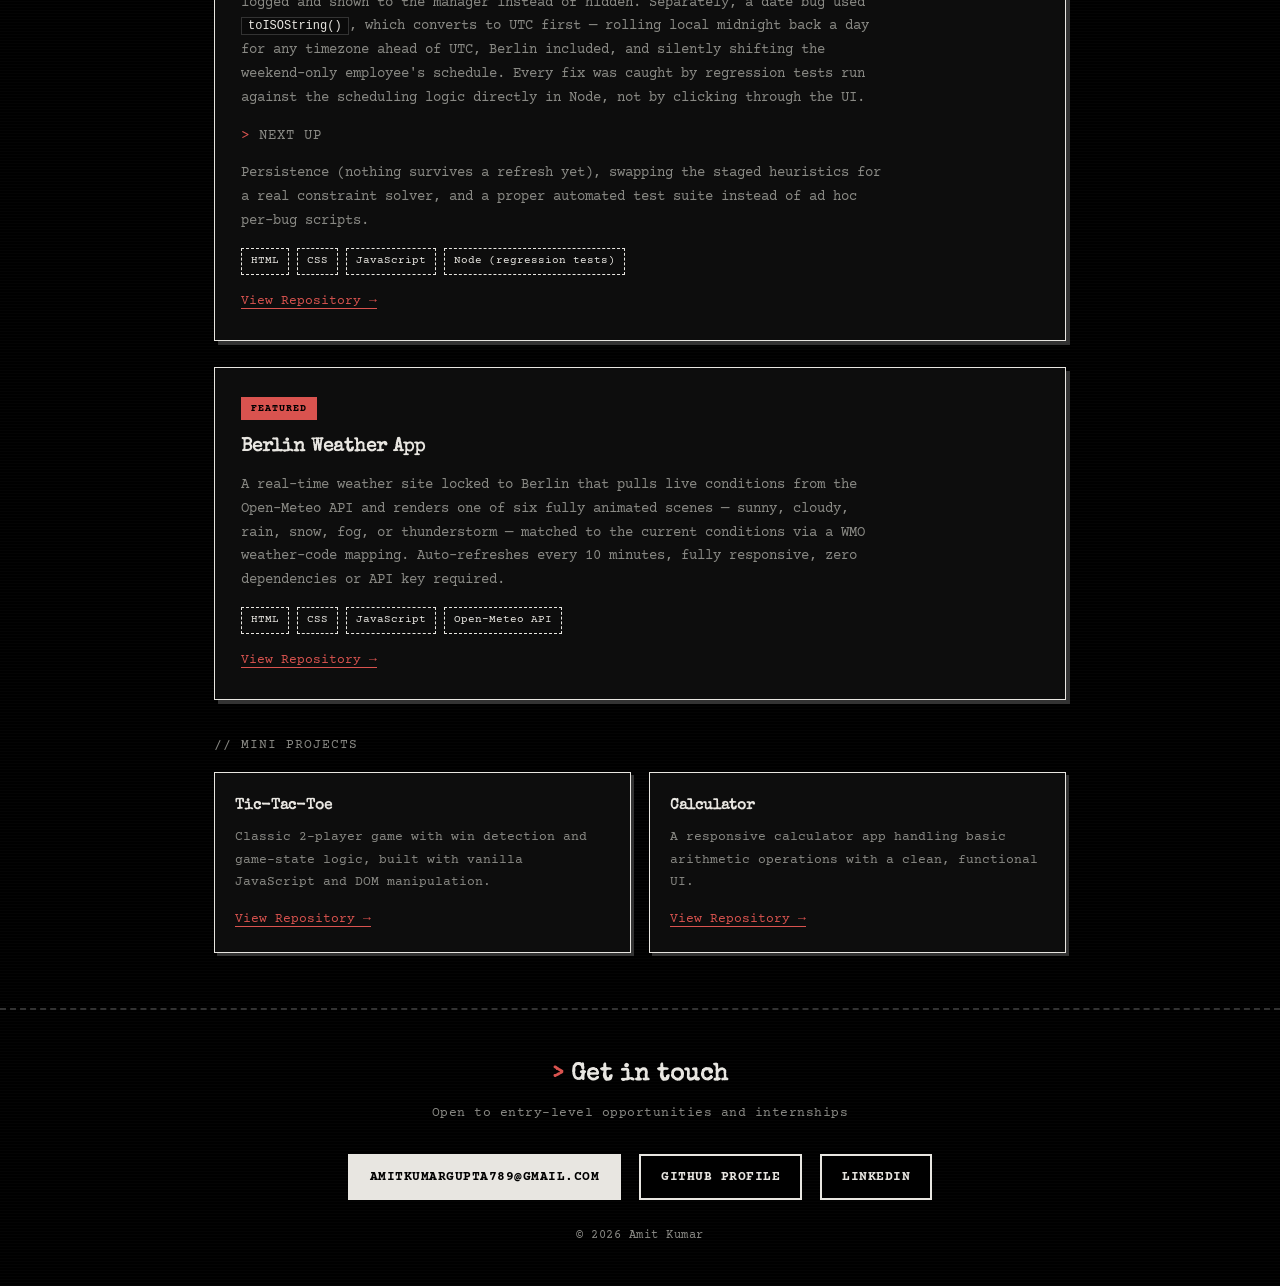
==== commit 2073cb72: "Add files via upload" ====
--- a/index.html
+++ b/index.html
@@ -134,14 +134,16 @@
       <span class="badge">Featured</span>
       <h3>Berlin Weather App</h3>
       <p>
-        A weather application that fetches and displays real-time weather conditions for Berlin,
-        demonstrating API integration and dynamic DOM updates based on live data.
+        A real-time weather site locked to Berlin that pulls live conditions from the Open-Meteo
+        API and renders one of six fully animated scenes — sunny, cloudy, rain, snow, fog, or
+        thunderstorm — matched to the current conditions via a WMO weather-code mapping.
+        Auto-refreshes every 10 minutes, fully responsive, zero dependencies or API key required.
       </p>
       <div class="tech-row">
         <span class="tech-tag">HTML</span>
         <span class="tech-tag">CSS</span>
         <span class="tech-tag">JavaScript</span>
-        <span class="tech-tag">Weather API</span>
+        <span class="tech-tag">Open-Meteo API</span>
       </div>
       <div class="project-links">
         <a href="https://github.com/amitkumar55555/Berlin_weather" target="_blank" rel="noopener">View Repository →</a>
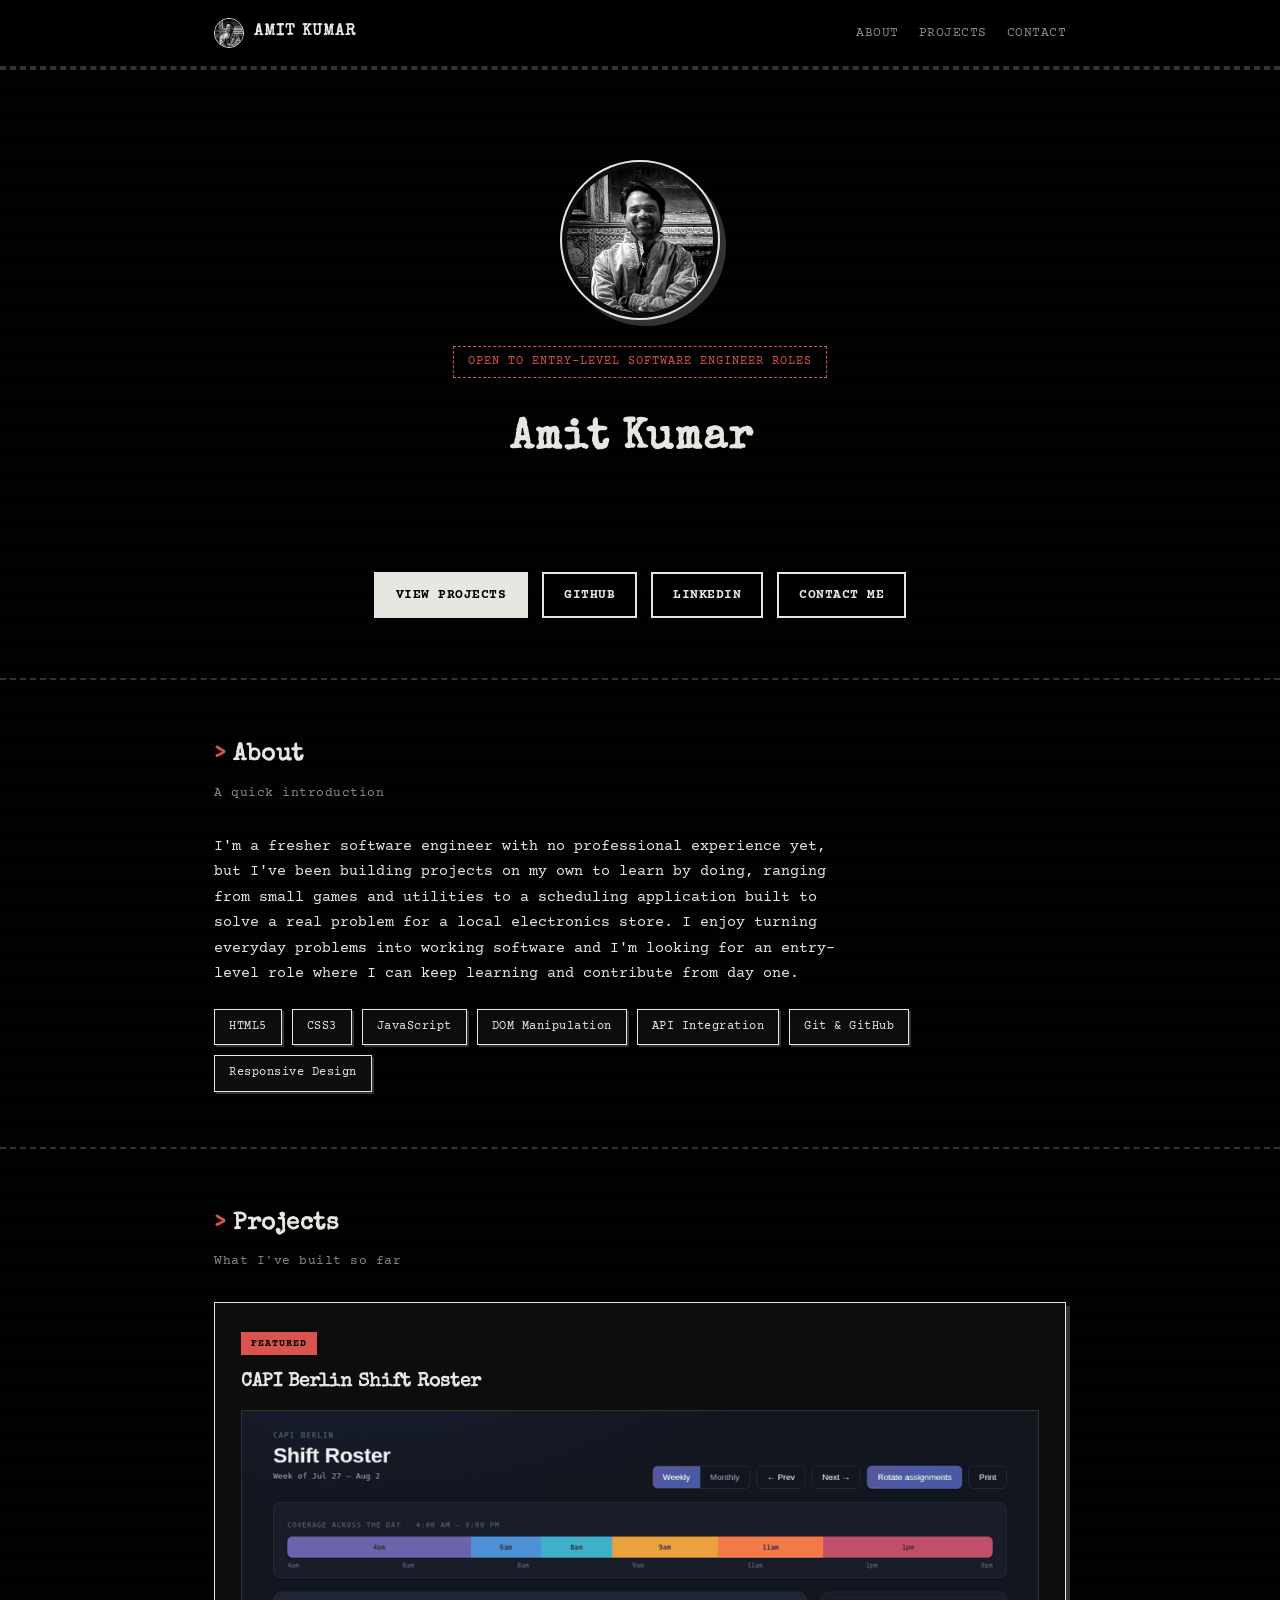
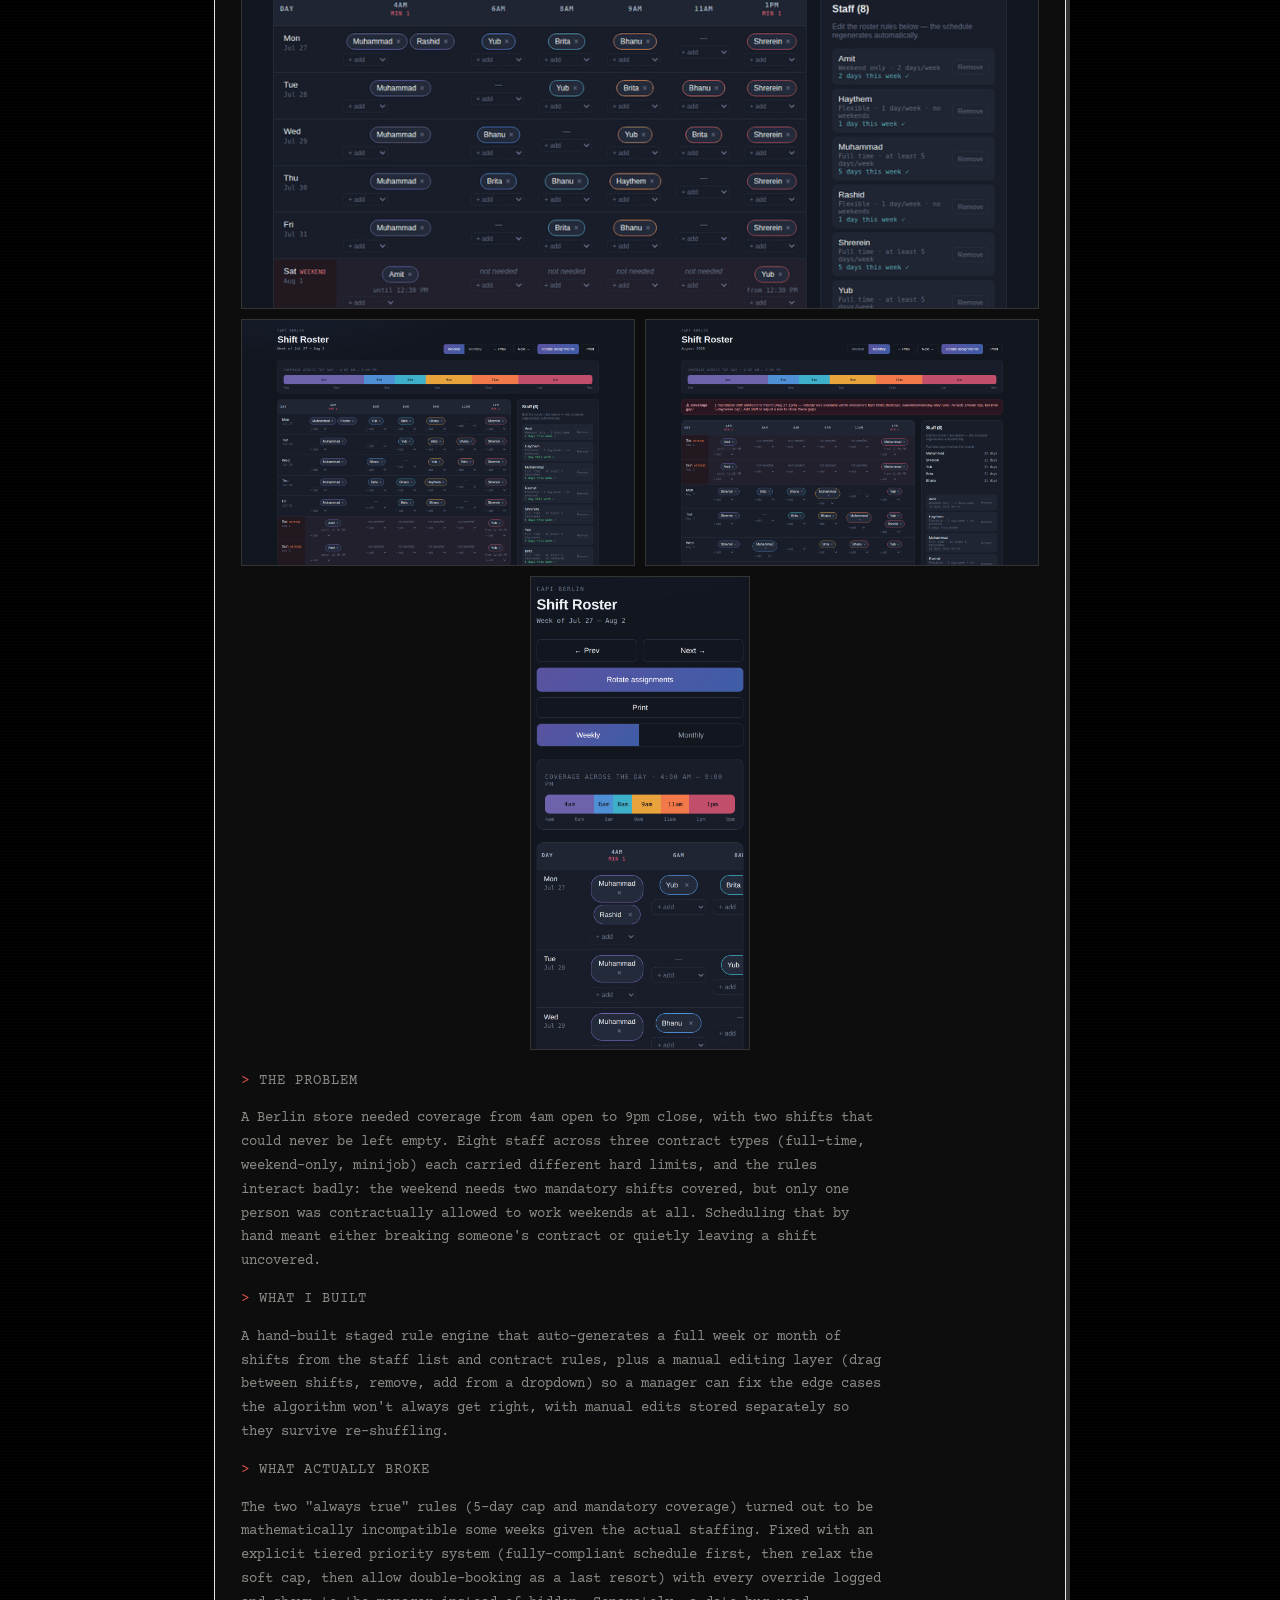
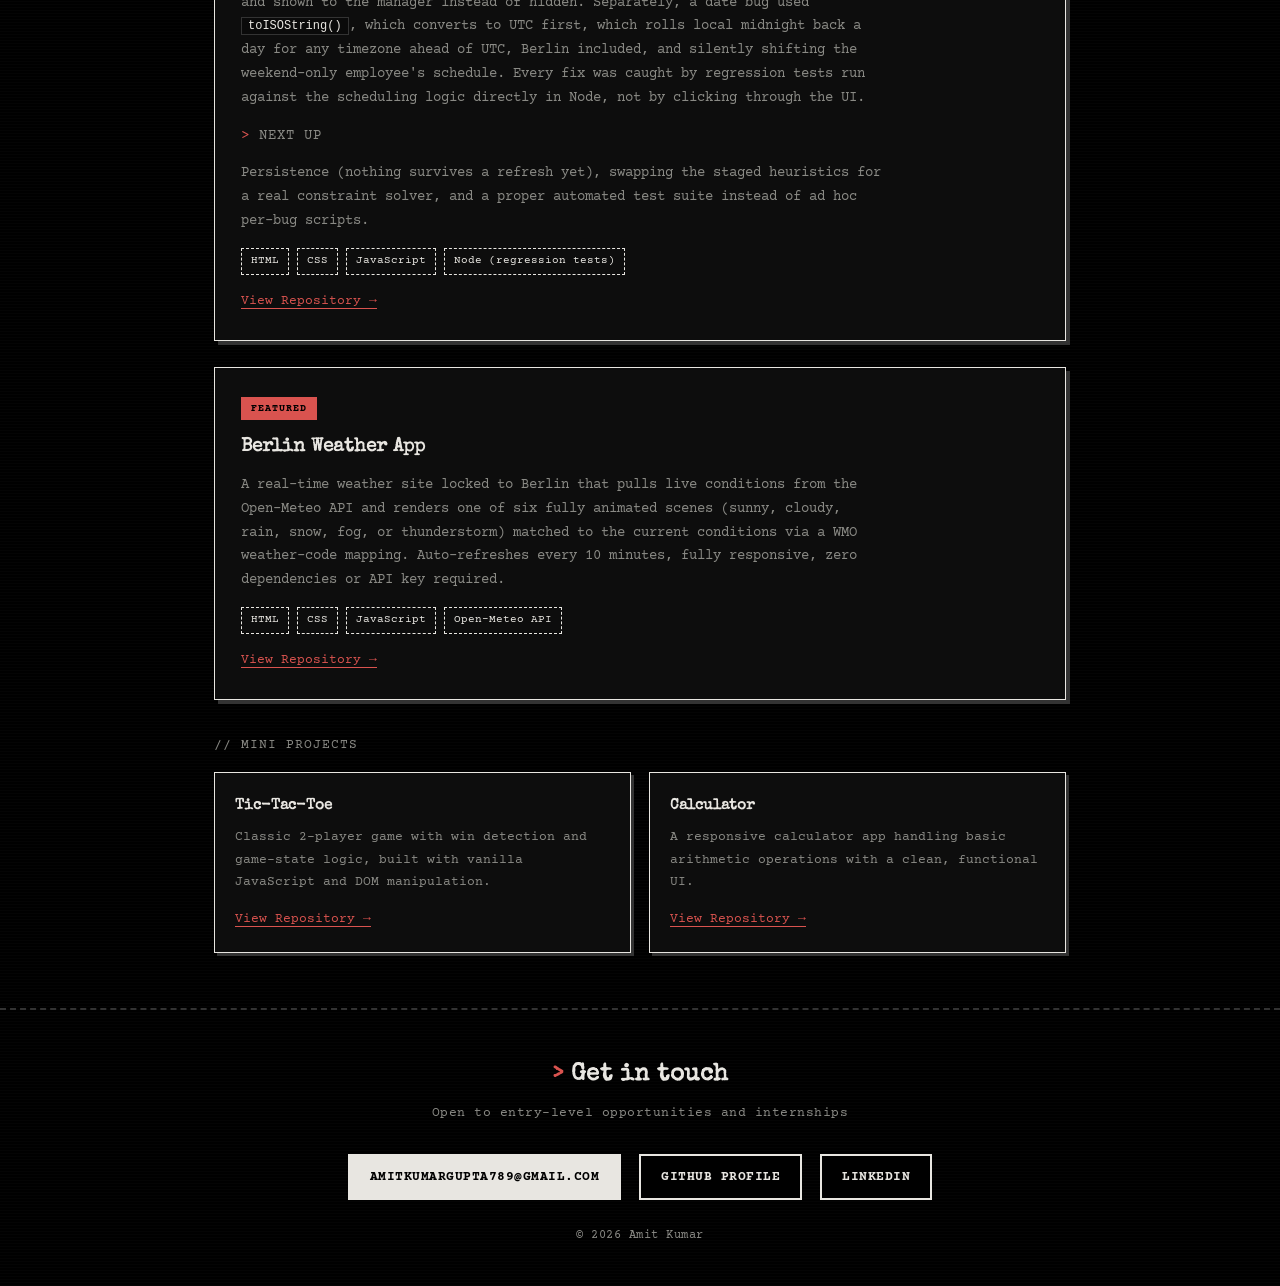
==== commit 88fd9e13: "Add files via upload" ====
--- a/index.html
+++ b/index.html
@@ -49,7 +49,7 @@
     <p class="section-sub">A quick introduction</p>
     <p class="about-text">
       I'm a fresher software engineer with no professional experience yet, but I've been building
-      projects on my own to learn by doing — ranging from small games and utilities to a scheduling
+      projects on my own to learn by doing, ranging from small games and utilities to a scheduling
       application built to solve a real problem for a local electronics store. I enjoy turning
       everyday problems into working software and I'm looking for an entry-level role where I can
       keep learning and contribute from day one.
@@ -73,7 +73,7 @@
 
     <div class="project-featured">
       <span class="badge">Featured</span>
-      <h3>Shift Roster — CAPI Berlin</h3>
+      <h3>CAPI Berlin Shift Roster</h3>
 
       <div class="shot-grid">
         <img class="shot-full" src="roster-demo.gif" alt="Weekly and monthly views, rotating assignments">
@@ -86,7 +86,7 @@
       <p>
         A Berlin store needed coverage from 4am open to 9pm close, with two shifts that could
         never be left empty. Eight staff across three contract types (full-time, weekend-only,
-        minijob) each carried different hard limits — and the rules interact badly: the weekend
+        minijob) each carried different hard limits, and the rules interact badly: the weekend
         needs two mandatory shifts covered, but only one person was contractually allowed to work
         weekends at all. Scheduling that by hand meant either breaking someone's contract or
         quietly leaving a shift uncovered.
@@ -97,17 +97,17 @@
         A hand-built staged rule engine that auto-generates a full week or month of shifts from
         the staff list and contract rules, plus a manual editing layer (drag between shifts,
         remove, add from a dropdown) so a manager can fix the edge cases the algorithm won't
-        always get right — with manual edits stored separately so they survive re-shuffling.
+        always get right, with manual edits stored separately so they survive re-shuffling.
       </p>
 
       <p class="proj-label">What actually broke</p>
       <p>
-        The two "always true" rules — 5-day cap and mandatory coverage — turned out to be
+        The two "always true" rules (5-day cap and mandatory coverage) turned out to be
         mathematically incompatible some weeks given the actual staffing. Fixed with an explicit
         tiered priority system (fully-compliant schedule first, then relax the soft cap, then
         allow double-booking as a last resort) with every override logged and shown to the
         manager instead of hidden. Separately, a date bug used <code>toISOString()</code>, which
-        converts to UTC first — rolling local midnight back a day for any timezone ahead of UTC,
+        converts to UTC first, which rolls local midnight back a day for any timezone ahead of UTC,
         Berlin included, and silently shifting the weekend-only employee's schedule. Every fix
         was caught by regression tests run against the scheduling logic directly in Node, not by
         clicking through the UI.
@@ -135,8 +135,8 @@
       <h3>Berlin Weather App</h3>
       <p>
         A real-time weather site locked to Berlin that pulls live conditions from the Open-Meteo
-        API and renders one of six fully animated scenes — sunny, cloudy, rain, snow, fog, or
-        thunderstorm — matched to the current conditions via a WMO weather-code mapping.
+        API and renders one of six fully animated scenes (sunny, cloudy, rain, snow, fog, or
+        thunderstorm) matched to the current conditions via a WMO weather-code mapping.
         Auto-refreshes every 10 minutes, fully responsive, zero dependencies or API key required.
       </p>
       <div class="tech-row">
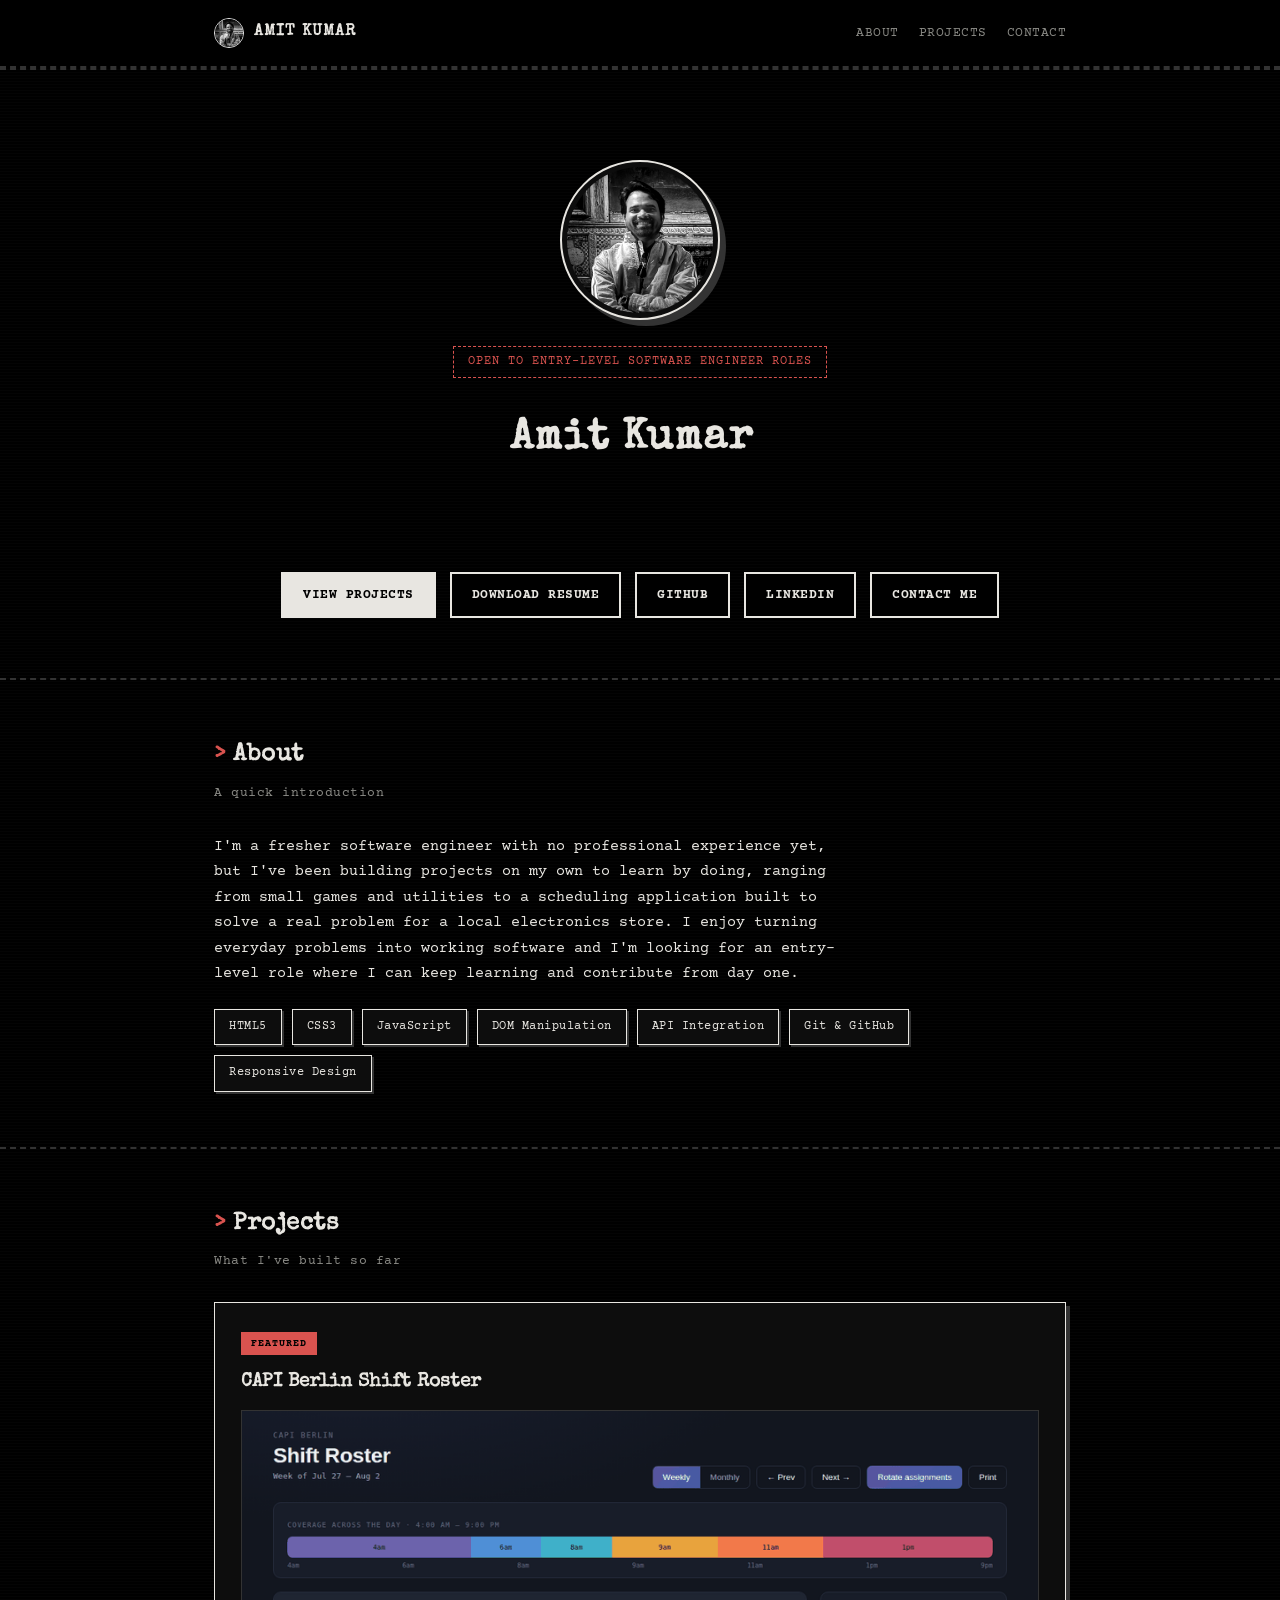
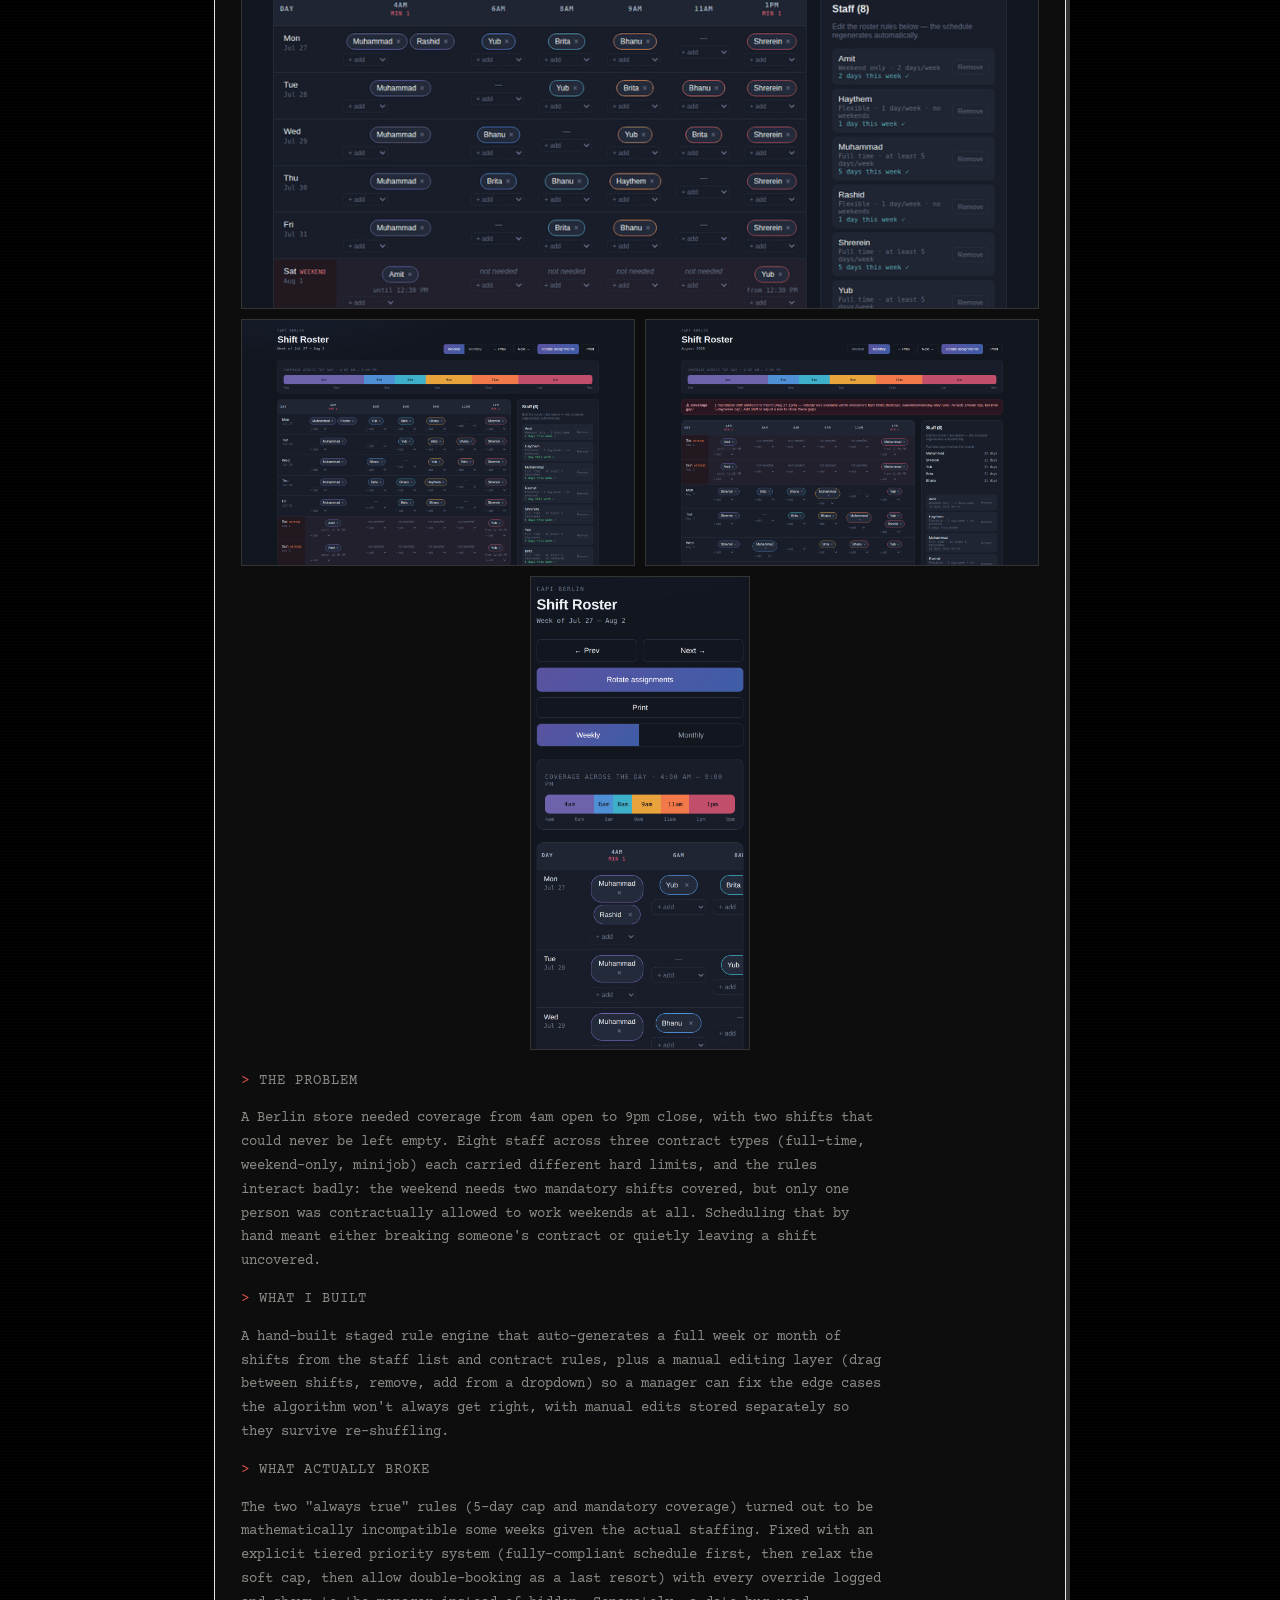
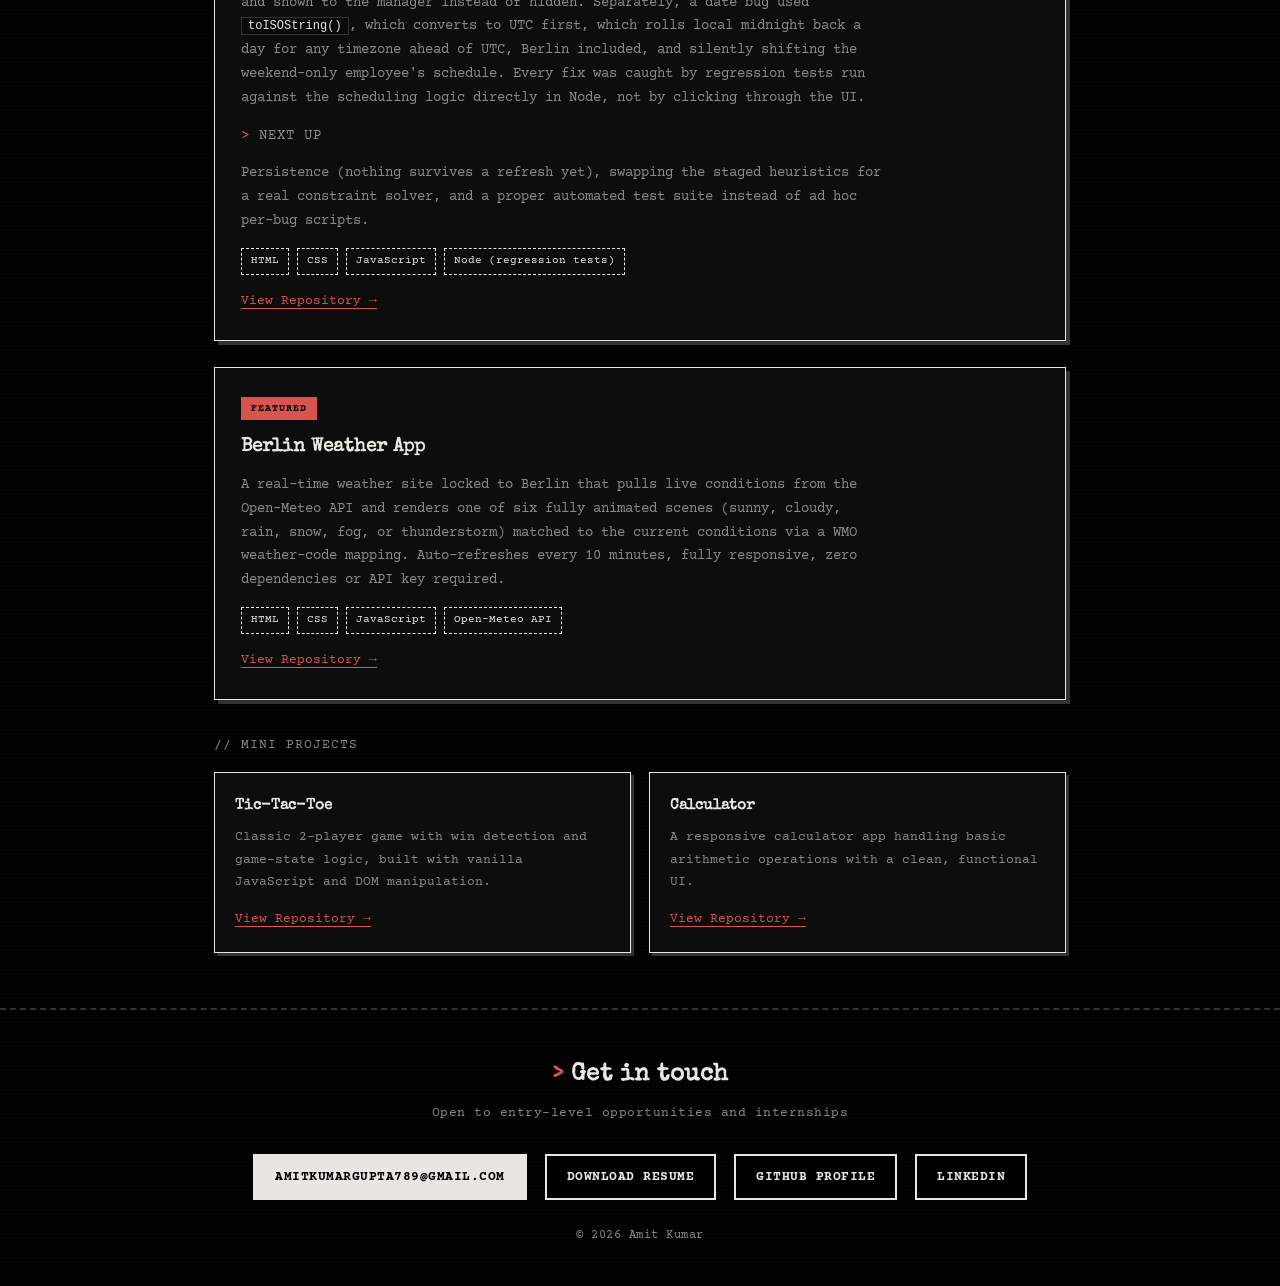
==== commit 6b794939: "Add files via upload" ====
--- a/index.html
+++ b/index.html
@@ -36,6 +36,7 @@
     <p id="typed-sub"></p>
     <div class="btn-row">
       <a class="btn primary" href="#projects">View Projects</a>
+      <a class="btn" href="Amit_Kumar_Resume.pdf" download="Amit_Kumar_Resume.pdf">Download Resume</a>
       <a class="btn" href="https://github.com/amitkumar55555" target="_blank" rel="noopener">GitHub</a>
       <a class="btn" href="https://www.linkedin.com/in/amit" target="_blank" rel="noopener">LinkedIn</a>
       <a class="btn" href="mailto:amitkumargupta789@gmail.com">Contact Me</a>
@@ -172,6 +173,7 @@
     <p class="section-sub">Open to entry-level opportunities and internships</p>
     <div class="contact-links">
       <a class="btn primary" href="mailto:amitkumargupta789@gmail.com">amitkumargupta789@gmail.com</a>
+      <a class="btn" href="Amit_Kumar_Resume.pdf" download="Amit_Kumar_Resume.pdf">Download Resume</a>
       <a class="btn" href="https://github.com/amitkumar55555" target="_blank" rel="noopener">GitHub Profile</a>
       <a class="btn" href="https://www.linkedin.com/in/amit" target="_blank" rel="noopener">LinkedIn</a>
     </div>
